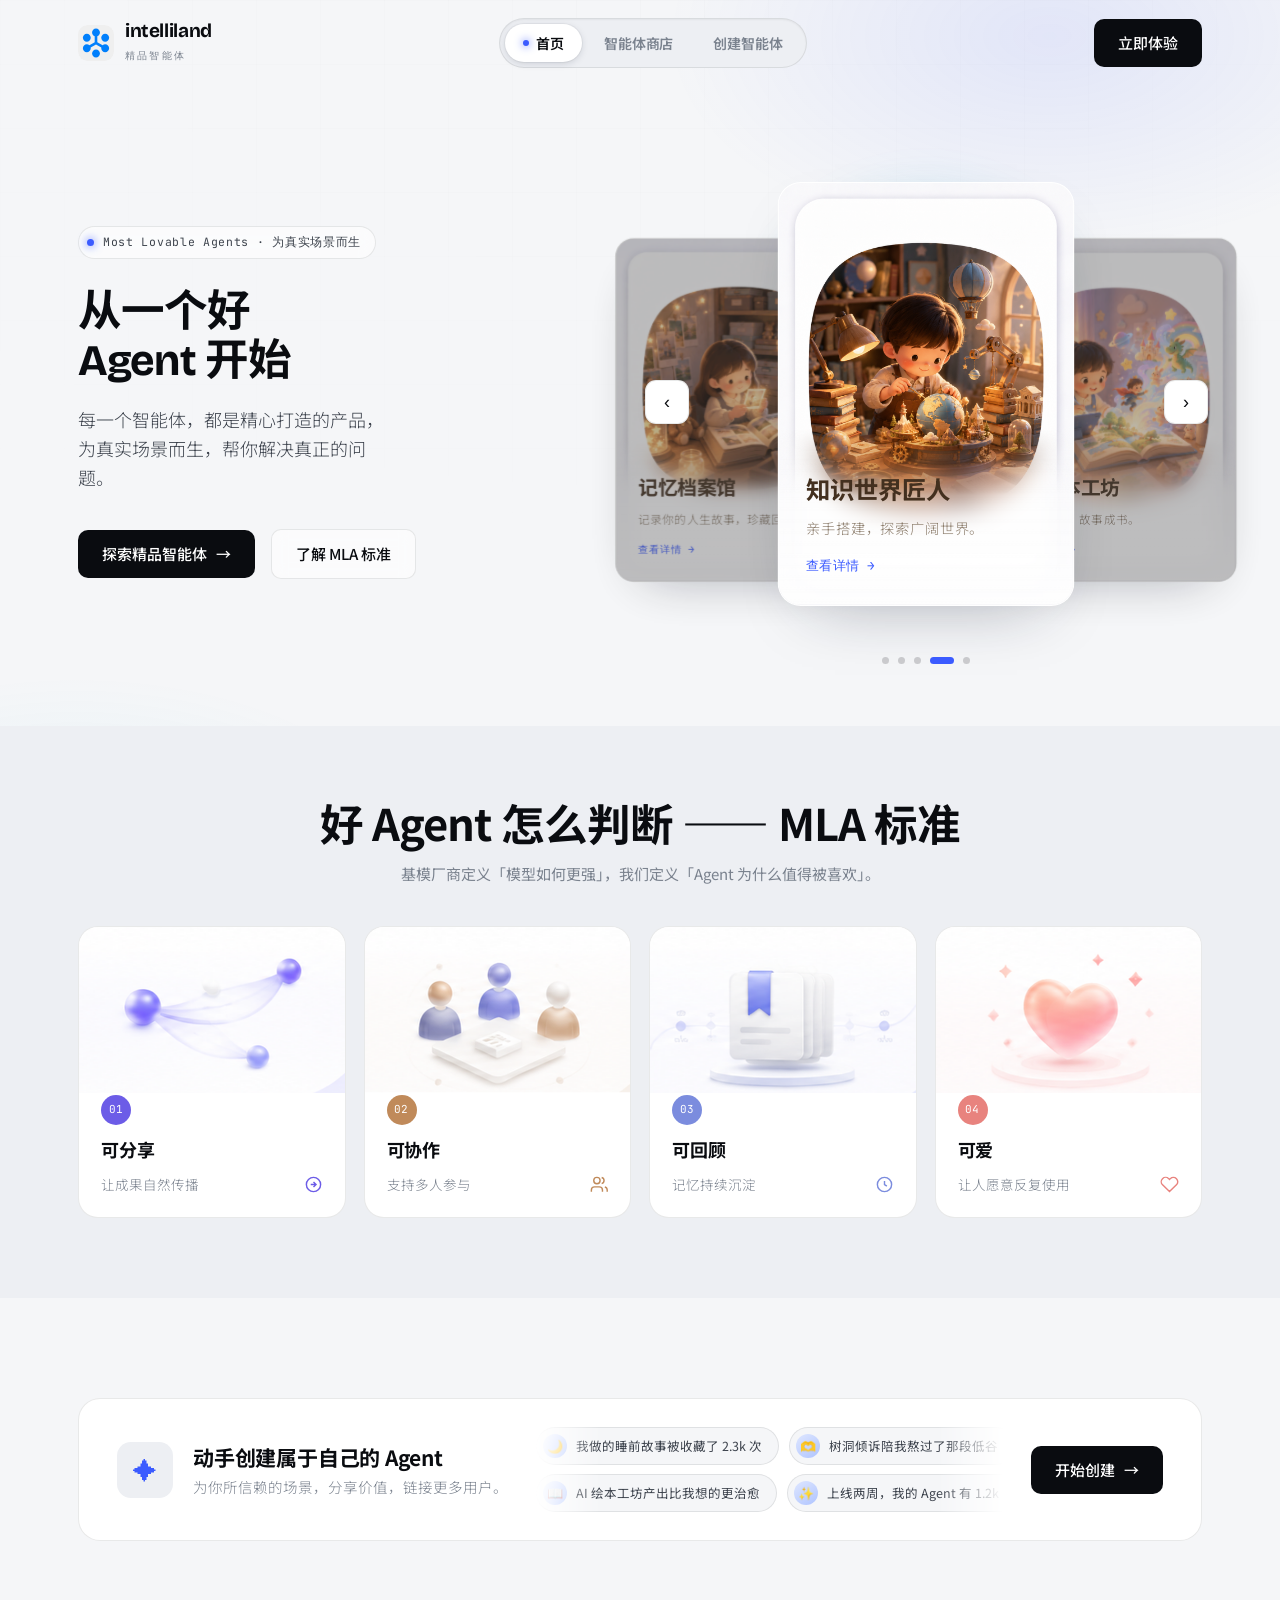
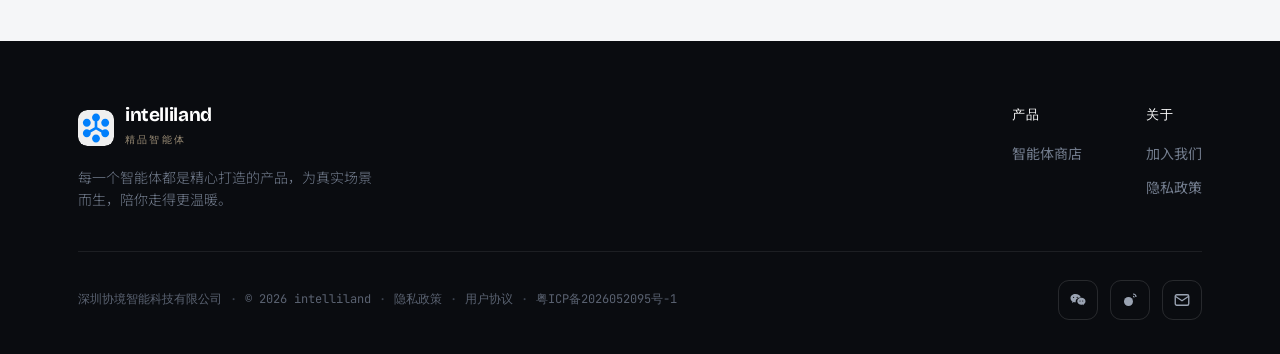
==== index.html @ 98897a58 "feat: MLA 四卡改为插画卡片设计，区块标题与 hero 统一 - 新增 assets/mla 四张 3D 插画，卡片改为插画+编号徽章+短句布局 - 每卡独立主题色（编号徽章与行尾图标），悬停" ====
<!DOCTYPE html>
<html lang="zh-CN">
<head>
<meta charset="UTF-8" />
<meta name="viewport" content="width=device-width, initial-scale=1.0" />
<title>intelliland · 精品智能体</title>
<meta name="description" content="intelliland 精品智能体 —— 每一个智能体都是精心打造的产品，为真实场景而生，陪你走得更温暖。" />
<link rel="preconnect" href="https://fonts.googleapis.com" />
<link rel="preconnect" href="https://fonts.gstatic.com" crossorigin />
<link href="https://fonts.googleapis.com/css2?family=Bricolage+Grotesque:opsz,wght@12..96,400;12..96,600;12..96,700;12..96,800&family=JetBrains+Mono:wght@400;500&family=Noto+Sans+SC:wght@300;400;500;700;900&display=swap" rel="stylesheet" />
<link rel="icon" href="assets/logo.svg" type="image/svg+xml" />
<link rel="stylesheet" href="styles.css" />
</head>
<body>

<div class="mobile-menu" id="mm">
  <button class="mm-close" onclick="toggleMenu()">×</button>
  <a href="index.html" onclick="toggleMenu()">首页</a>
  <a href="store.html" onclick="toggleMenu()">智能体商店</a>
  <a href="dev.html" onclick="toggleMenu()">创建智能体</a>
  <a href="https://www.wuyong.me/app" style="color:var(--accent)">立即体验 →</a>
</div>

<header id="hdr">
  <div class="wrap">
    <nav>
      <a class="brand" href="index.html">
        <span class="logo"></span>
        <span class="brand-txt"><b>intelliland</b><span>精品智能体</span></span>
      </a>
      <div class="navlinks">
        <a href="index.html" class="active">首页</a>
        <a href="store.html">智能体商店</a>
        <a href="dev.html">创建智能体</a>
      </div>
      <div class="nav-actions">
        <a class="btn btn-dark" href="https://www.wuyong.me/app">立即体验</a>
        <button class="menu-btn" onclick="toggleMenu()">☰</button>
      </div>
    </nav>
  </div>
</header>

<!-- ============ HERO ============ -->
<section class="hero">
  <div class="wrap hero-grid">
    <div>
      <span class="eyebrow reveal in"><span class="dot"></span>Most Lovable Agents · 为真实场景而生</span>
      <h1 class="reveal in" data-d="1">从一个好<br><span class="en">Agent</span> 开始</h1>
      <p class="lead reveal in" data-d="2">每一个智能体，都是精心打造的产品，为真实场景而生，帮你解决真正的问题。</p>
      <div class="hero-cta reveal in" data-d="3">
        <a class="btn btn-dark" href="store.html">探索精品智能体 <span class="arr">→</span></a>
        <a class="btn btn-ghost" href="#mla">了解 MLA 标准</a>
      </div>
    </div>

    <div class="stage">
      <div class="moon-amb"></div>
      <div class="track" id="track"></div>
      <button class="nav-btn nav-prev" onclick="move(-1)">‹</button>
      <button class="nav-btn nav-next" onclick="move(1)">›</button>
      <div class="dots" id="dots"></div>
    </div>
  </div>
</section>

<!-- ============ MLA ============ -->
<section class="band" id="mla" style="padding:72px 0 80px">
  <div class="wrap">
    <div class="sec-head reveal" style="margin-bottom:40px">
      <h2>好 Agent 怎么判断 —— MLA 标准</h2>
      <p class="sub">基模厂商定义「模型如何更强」，我们定义「Agent 为什么值得被喜欢」。</p>
    </div>
    <div class="mla">
      <div class="mla-card reveal" data-d="1" style="--c:#6C5CE7">
        <div class="mla-art"><img src="assets/mla/01-share.png" alt="可分享" loading="lazy"></div>
        <div class="mla-body">
          <span class="mla-num">01</span>
          <h3>可分享</h3>
          <div class="mla-line">
            <p>让成果自然传播</p>
            <svg viewBox="0 0 24 24" fill="none" stroke="currentColor" stroke-width="1.8"><circle cx="12" cy="12" r="9"/><path d="M8.5 12H15M12 8.8 15.2 12 12 15.2"/></svg>
          </div>
        </div>
      </div>
      <div class="mla-card reveal" data-d="2" style="--c:#C08A5A">
        <div class="mla-art"><img src="assets/mla/02-collab.png" alt="可协作" loading="lazy"></div>
        <div class="mla-body">
          <span class="mla-num">02</span>
          <h3>可协作</h3>
          <div class="mla-line">
            <p>支持多人参与</p>
            <svg viewBox="0 0 24 24" fill="none" stroke="currentColor" stroke-width="1.8"><path d="M17 21v-2a4 4 0 0 0-4-4H7a4 4 0 0 0-4 4v2"/><circle cx="10" cy="7" r="4"/><path d="M23 21v-2a4 4 0 0 0-3-3.87"/><path d="M16 3.13a4 4 0 0 1 0 7.75"/></svg>
          </div>
        </div>
      </div>
      <div class="mla-card reveal" data-d="3" style="--c:#7B8CDE">
        <div class="mla-art"><img src="assets/mla/03-memory.png" alt="可回顾" loading="lazy"></div>
        <div class="mla-body">
          <span class="mla-num">03</span>
          <h3>可回顾</h3>
          <div class="mla-line">
            <p>记忆持续沉淀</p>
            <svg viewBox="0 0 24 24" fill="none" stroke="currentColor" stroke-width="1.8"><circle cx="12" cy="12" r="9"/><path d="M12 7.5V12l3 2"/></svg>
          </div>
        </div>
      </div>
      <div class="mla-card reveal" data-d="4" style="--c:#E8837E">
        <div class="mla-art"><img src="assets/mla/04-lovable.png" alt="可爱" loading="lazy"></div>
        <div class="mla-body">
          <span class="mla-num">04</span>
          <h3>可爱</h3>
          <div class="mla-line">
            <p>让人愿意反复使用</p>
            <svg viewBox="0 0 24 24" fill="none" stroke="currentColor" stroke-width="1.8"><path d="M20.8 4.6a5.5 5.5 0 0 0-7.8 0L12 5.7l-1-1.1a5.5 5.5 0 0 0-7.8 7.8l1 1L12 21l7.8-7.6 1-1a5.5 5.5 0 0 0 0-7.8z"/></svg>
          </div>
        </div>
      </div>
    </div>
  </div>
</section>

<!-- ============ 创建 ============ -->
<section class="pad" id="about">
  <div class="wrap">
    <div class="create reveal">
      <div class="ci">
        <div class="spark">✦</div>
        <div>
          <h3>动手创建属于自己的 Agent</h3>
          <p>为你所信赖的场景，分享价值，链接更多用户。</p>
        </div>
      </div>
      <div class="create-stream" aria-hidden="true">
        <div class="cstream-row"><div class="ctrack" id="ctrackA"></div></div>
        <div class="cstream-row"><div class="ctrack rev" id="ctrackB"></div></div>
      </div>
      <a class="btn btn-dark" href="dev.html">开始创建 <span class="arr">→</span></a>
    </div>
  </div>
</section>

<div id="footer"></div>

<script src="data.js"></script>
<script>
/* 轮播：取 featured 智能体 */
const slides = AGENTS.filter(a => a.featured);
let cur = Math.min(1, slides.length - 1);
const track = document.getElementById('track');
const dots = document.getElementById('dots');
slides.forEach((a, i) => {
  const c = document.createElement('a');
  c.href = `agent.html?id=${a.id}`;
  if (a.img) {
    c.className = 'card-s has-img';
    c.innerHTML = `<img class="cs-bg" src="${a.img}" alt="${a.title}" loading="lazy">
      <div class="cs-inner">
        <div></div>
        <div><h3>${a.title}</h3><p>${a.subtitle}</p><div class="more">查看详情 →</div></div>
      </div>`;
  } else {
    c.className = 'card-s ' + a.scene;
    c.innerHTML = `${a.stars ? '<div class="deco-stars"></div>' : ''}${a.moon ? '<div class="orb"></div>' : ''}
      <div class="cs-inner">
        <div class="cs-ico">${a.icon}</div>
        <div><h3>${a.title}</h3><p>${a.subtitle}</p><div class="more">查看详情 →</div></div>
      </div>`;
  }
  track.appendChild(c);
  const d = document.createElement('span');
  d.onclick = (e) => { e.preventDefault(); cur = i; render(); };
  dots.appendChild(d);
});
const cards = [...track.children];
function render(){
  cards.forEach((c, i) => {
    let off = i - cur;
    if (off > 2) off -= slides.length;
    if (off < -2) off += slides.length;
    c.dataset.pos = Math.max(-2, Math.min(2, off));
  });
  [...dots.children].forEach((d, i) => d.className = i === cur ? 'on' : '');
}
function move(dir){ cur = (cur + dir + slides.length) % slides.length; render(); }
render();
let auto = setInterval(() => move(1), 4500);
const stage = track.parentElement;
stage.addEventListener('mouseenter', () => clearInterval(auto));
stage.addEventListener('mouseleave', () => auto = setInterval(() => move(1), 4500));

/* 创建横幅 · 悬浮评论弹幕 */
const REVIEWS = [
  { e:"🌙", t:"我做的睡前故事被收藏了 2.3k 次" },
  { e:"🫶", t:"树洞倾诉陪我熬过了那段低谷" },
  { e:"♟️", t:"海龟汤聚会全场都玩疯了" },
  { e:"🗂️", t:"把外婆的故事都存进了记忆档案馆" },
  { e:"✏️", t:"灵感写作帮我写完了第一本绘本" },
  { e:"⏰", t:"日程管家让我每天准时下班" },
  { e:"🐾", t:"虚拟宠物每天都在等我回家" },
  { e:"🌍", t:"孩子缠着我玩了一下午知识匠人" },
  { e:"✨", t:"上线两周，我的 Agent 有 1.2k 订阅" },
  { e:"📖", t:"AI 绘本工坊产出比我想的更治愈" },
];
const chip = r => `<span class="cchip"><i class="cav">${r.e}</i>${r.t}</span>`;
const half = REVIEWS.map(chip).join('');
const a1 = REVIEWS.slice().reverse().map(chip).join('');
const tA = document.getElementById('ctrackA');
const tB = document.getElementById('ctrackB');
if (tA && tB){ tA.innerHTML = half + half; tB.innerHTML = a1 + a1; }
</script>
<script src="footer.js"></script>
<script src="app.js"></script>
</body>
</html>
---- styles.css ----
:root{
  /* cool minimal tech palette */
  --bg:#F5F6F8;
  --bg-2:#EDEFF3;
  --paper:#FFFFFF;
  --ink:#0A0C10;
  --ink-2:#3C424C;
  --muted:#7A828E;
  --line:rgba(10,12,16,.09);
  --line-2:rgba(10,12,16,.05);
  /* single electric accent + cyan for glows */
  --accent:#3B5BFF;
  --accent-2:#19C7E6;
  --glow:#4d7cff;
  --glow-soft:#8fb4ff;
  --shadow:0 24px 60px -32px rgba(20,28,48,.40);
  --shadow-sm:0 8px 26px -16px rgba(20,28,48,.30);
  --r:16px;
  --r-lg:22px;
  --serif:"Bricolage Grotesque",sans-serif;
  --mono:"JetBrains Mono",ui-monospace,monospace;
  --sans:"Noto Sans SC","Bricolage Grotesque",-apple-system,sans-serif;
}
*{margin:0;padding:0;box-sizing:border-box}
html{scroll-behavior:smooth;overflow-x:hidden}
body{font-family:var(--sans);background:var(--bg);color:var(--ink);line-height:1.6;-webkit-font-smoothing:antialiased;overflow-x:hidden}
/* cool ambient glow + faint grid */
body::before{content:"";position:fixed;inset:0;z-index:0;pointer-events:none;
  background:
    radial-gradient(50% 40% at 82% 4%, rgba(59,91,255,.10), transparent 60%),
    radial-gradient(45% 35% at 6% 96%, rgba(25,199,230,.07), transparent 60%)}
body::after{content:"";position:fixed;inset:0;z-index:0;pointer-events:none;opacity:.5;
  background-image:linear-gradient(rgba(10,12,16,.022) 1px,transparent 1px),linear-gradient(90deg,rgba(10,12,16,.022) 1px,transparent 1px);
  background-size:64px 64px;mask-image:radial-gradient(120% 90% at 50% 0%,#000,transparent 80%)}
.wrap{max-width:1180px;margin:0 auto;padding:0 28px;position:relative;z-index:1}
a{color:inherit;text-decoration:none}
img{max-width:100%;display:block}
section{position:relative;z-index:1}
.band{background:var(--bg-2)}
.pad{padding:100px 0}

/* buttons */
.btn{font-family:var(--sans);font-weight:500;cursor:pointer;border:none;transition:.25s cubic-bezier(.2,.7,.2,1);display:inline-flex;align-items:center;gap:9px;white-space:nowrap}
.btn-dark{background:var(--ink);color:#fff;padding:12px 24px;border-radius:10px;font-size:15px}
.btn-dark:hover{transform:translateY(-2px);box-shadow:0 14px 30px -12px rgba(10,12,16,.5)}
.btn-ghost{background:rgba(255,255,255,.6);color:var(--ink);padding:12px 24px;border-radius:10px;border:1px solid var(--line);font-size:15px;backdrop-filter:blur(8px)}
.btn-ghost:hover{background:#fff;border-color:rgba(10,12,16,.18);transform:translateY(-2px)}
.btn-text{color:var(--ink-2);font-size:15px;font-weight:500;background:none;padding:6px 0}
.btn-text:hover{color:var(--accent)}
.btn .arr{transition:.25s}
.btn:hover .arr{transform:translateX(4px)}

/* nav */
header{position:sticky;top:0;z-index:50;transition:.4s}
header.scrolled{backdrop-filter:blur(16px) saturate(140%);background:rgba(245,246,248,.7);box-shadow:0 1px 0 var(--line)}
nav{display:flex;align-items:center;justify-content:space-between;padding:18px 0}
.brand{display:flex;align-items:center;gap:11px}
.logo{width:36px;height:36px;border-radius:9px;background:url("assets/logo.svg") center/cover no-repeat;flex:0 0 auto}
.brand-txt b{font-family:var(--serif);font-weight:700;font-size:19px;letter-spacing:-.02em;display:block;line-height:1}
.brand-txt span{font-family:var(--mono);font-size:10px;color:var(--muted);letter-spacing:.22em}
/* segmented pill nav — a clear, tappable section switcher */
.navlinks{display:inline-flex;align-items:center;gap:4px;background:var(--bg-2);border:1px solid var(--line);border-radius:100px;padding:5px;box-shadow:inset 0 1px 2px rgba(10,12,16,.05)}
.navlinks a{position:relative;display:inline-flex;align-items:center;gap:7px;padding:8px 18px;border-radius:100px;font-size:14px;font-weight:600;letter-spacing:-.01em;color:var(--muted);transition:color .25s,background .25s,box-shadow .3s cubic-bezier(.2,.7,.2,1),transform .2s}
.navlinks a:hover{color:var(--ink);background:rgba(255,255,255,.62)}
.navlinks a:active{transform:translateY(.5px)}
.navlinks a.active{color:var(--ink);background:var(--paper);box-shadow:0 2px 9px -2px rgba(20,28,48,.22),0 0 0 1px rgba(10,12,16,.04)}
.navlinks a.active::before{content:"";width:6px;height:6px;border-radius:50%;background:var(--accent);box-shadow:0 0 8px var(--accent);flex:0 0 auto;animation:pulse 2.4s infinite}
.nav-actions{display:flex;gap:12px;align-items:center}
.menu-btn{display:none}

/* section heads */
.sec-head{text-align:center;max-width:680px;margin:0 auto 56px}
.sec-head h2{font-size:clamp(30px,3.4vw,46px);font-weight:700;letter-spacing:-.02em;line-height:1.14}
.sec-head .sub{margin-top:14px;color:var(--muted);font-size:15px}
.eyebrow{display:inline-flex;align-items:center;gap:9px;margin-bottom:24px;background:rgba(255,255,255,.6);border:1px solid var(--line);padding:6px 14px 6px 8px;border-radius:100px;font-family:var(--mono);font-size:11.5px;letter-spacing:.06em;color:var(--ink-2);backdrop-filter:blur(8px)}
.eyebrow .dot{width:7px;height:7px;border-radius:50%;background:var(--accent);box-shadow:0 0 10px var(--accent);animation:pulse 2.4s infinite}
@keyframes pulse{0%,100%{opacity:1}50%{opacity:.35}}

/* ===== HERO (home) ===== */
.hero{padding:56px 0 64px}
.hero-grid{display:grid;grid-template-columns:1fr 1.05fr;gap:48px;align-items:start}
.hero-grid>div:first-child{padding-top:84px}
.hero h1{font-size:clamp(30px,3.4vw,46px);font-weight:700;line-height:1.14;letter-spacing:-.02em}
.hero h1 .en{font-family:var(--serif);font-weight:700}
.hero h1 .em{color:transparent;-webkit-text-stroke:1.6px var(--ink)}
.hero p.lead{margin-top:18px;font-size:18px;color:var(--ink-2);max-width:32ch;font-weight:300}
.hero-cta{margin-top:38px;display:flex;align-items:center;gap:16px;flex-wrap:wrap}

/* carousel */
.stage{position:relative;height:520px;align-self:center}
.moon-amb{position:absolute;inset:-12% 0 0 0;background:radial-gradient(closest-side, rgba(77,124,255,.40), rgba(25,199,230,.10) 55%, transparent 72%);filter:blur(14px);z-index:0;animation:breathe 7s ease-in-out infinite}
@keyframes breathe{0%,100%{transform:scale(1);opacity:.8}50%{transform:scale(1.08);opacity:1}}
.track{position:relative;height:100%;z-index:1}
.card-s{position:absolute;top:50%;left:50%;width:280px;height:400px;border-radius:var(--r-lg);overflow:hidden;transform:translate(-50%,-50%);transition:transform .7s cubic-bezier(.4,.05,.2,1),opacity .7s,filter .7s;box-shadow:var(--shadow);color:#fff;cursor:pointer;border:1px solid rgba(255,255,255,.07)}
.card-s .cs-inner{position:absolute;inset:0;padding:26px;display:flex;flex-direction:column;justify-content:space-between;z-index:2}
.card-s .cs-ico{width:44px;height:44px;border-radius:12px;background:rgba(255,255,255,.12);backdrop-filter:blur(6px);border:1px solid rgba(255,255,255,.14);display:grid;place-items:center;font-size:21px}
.card-s h3{font-size:23px;font-weight:700;letter-spacing:-.02em}
.card-s p{font-size:13.5px;opacity:.78;margin-top:8px;font-weight:300}
.card-s .more{margin-top:16px;font-family:var(--mono);font-size:12px;letter-spacing:.04em;display:inline-flex;gap:6px;align-items:center}
.card-s::after{content:"";position:absolute;inset:0;background:linear-gradient(to top,rgba(6,9,16,.88),rgba(6,9,16,.04) 56%,rgba(6,9,16,.30))}
/* illustration cards (white, image fills 7:10 card, title overlays bottom white area) */
.card-s.has-img{background:#fff;color:var(--ink)}
.card-s.has-img::after{display:block;content:"";position:absolute;left:0;right:0;top:auto;bottom:0;height:42%;z-index:1;pointer-events:none;-webkit-backdrop-filter:blur(12px);backdrop-filter:blur(12px);background:linear-gradient(to top,rgba(255,255,255,.85),rgba(255,255,255,.5) 55%,rgba(255,255,255,0));-webkit-mask-image:linear-gradient(to top,#000 62%,transparent);mask-image:linear-gradient(to top,#000 62%,transparent)}
.card-s .cs-bg{position:absolute;inset:0;width:100%;height:100%;object-fit:cover;z-index:0}
.card-s.has-img .cs-inner{background:none}
.card-s.has-img h3{color:#43301f}
.card-s.has-img p{color:#8c7d6c;opacity:1}
.card-s.has-img .more{color:var(--accent)}
.deco-stars{position:absolute;inset:0;background-image:radial-gradient(1px 1px at 20% 18%,#cfe0ff,transparent),radial-gradient(1px 1px at 70% 24%,#bfe9ff,transparent),radial-gradient(1.5px 1.5px at 45% 12%,#fff,transparent),radial-gradient(1px 1px at 84% 40%,#dce8ff,transparent);opacity:.7}
.orb{position:absolute;left:50%;top:60%;transform:translateX(-50%);width:120px;height:120px;border-radius:50%;background:radial-gradient(circle at 38% 34%,#f2f8ff,#8fb4ff 42%,#3b5bff 74%,#1f37c0);box-shadow:0 0 64px 14px rgba(77,124,255,.55);z-index:1}
/* scenes — cool slate / blue / teal / violet variants */
.scene-night{background:radial-gradient(120% 80% at 50% 72%,#1b2740,#070a12)}
.scene-game{background:radial-gradient(120% 90% at 50% 30%,#1f2c46,#080b14)}
.scene-mem{background:radial-gradient(120% 90% at 60% 40%,#22293b,#080a11)}
.scene-pet{background:radial-gradient(120% 90% at 50% 40%,#15303a,#070d12)}
.scene-tree{background:radial-gradient(120% 90% at 50% 50%,#17323a,#070d10)}
.scene-warm{background:radial-gradient(120% 90% at 40% 40%,#26243f,#0a0912)}
.scene-leaf{background:radial-gradient(120% 90% at 55% 45%,#14313a,#070d11)}
.scene-ink{background:radial-gradient(120% 90% at 50% 40%,#1d2740,#080b13)}
.card-s[data-pos="-2"]{transform:translate(-150%,-50%) scale(.78);opacity:0;filter:brightness(.6)}
.card-s[data-pos="-1"]{transform:translate(-118%,-48%) scale(.86);opacity:.9;filter:brightness(.72)}
.card-s[data-pos="0"]{transform:translate(-50%,-52%) scale(1.06);opacity:1;z-index:5}
.card-s[data-pos="1"]{transform:translate(18%,-48%) scale(.86);opacity:.9;filter:brightness(.72)}
.card-s[data-pos="2"]{transform:translate(50%,-50%) scale(.78);opacity:0;filter:brightness(.6)}
.nav-btn{position:absolute;top:50%;transform:translateY(-50%);width:44px;height:44px;border-radius:11px;background:var(--paper);border:1px solid var(--line);display:grid;place-items:center;cursor:pointer;z-index:10;box-shadow:var(--shadow-sm);transition:.25s;font-size:18px;color:var(--ink)}
.nav-btn:hover{border-color:var(--accent);color:var(--accent);transform:translateY(-50%) scale(1.06)}
.nav-prev{left:-6px}.nav-next{right:-6px}
.dots{position:absolute;bottom:-2px;left:50%;transform:translateX(-50%);display:flex;gap:9px;z-index:10}
.dots span{width:7px;height:7px;border-radius:50%;background:rgba(10,12,16,.18);cursor:pointer;transition:.3s}
.dots span.on{width:24px;border-radius:4px;background:var(--accent)}

/* MLA */
.mla{display:grid;grid-template-columns:repeat(4,1fr);gap:18px}
.mla-card{background:var(--paper);border:1px solid var(--line);border-radius:20px;overflow:hidden;display:flex;flex-direction:column;transition:.35s}
.mla-card:hover{transform:translateY(-5px);box-shadow:var(--shadow);border-color:rgba(59,91,255,.22)}
.mla-art{overflow:hidden}
.mla-art img{display:block;width:100%;height:auto;transition:transform .5s cubic-bezier(.16,1,.3,1)}
.mla-card:hover .mla-art img{transform:scale(1.045)}
.mla-body{padding:2px 22px 22px;display:flex;flex-direction:column;gap:10px}
.mla-num{width:30px;height:30px;border-radius:50%;background:var(--c,var(--accent));color:#fff;display:grid;place-items:center;font-family:var(--mono);font-size:11px;letter-spacing:.02em}
.mla-card h3{font-size:18px;font-weight:700;letter-spacing:-.01em}
.mla-line{display:flex;align-items:center;justify-content:space-between;gap:10px}
.mla-line p{font-size:13.5px;color:var(--muted);font-weight:300}
.mla-line svg{width:19px;height:19px;flex:0 0 auto;color:var(--c,var(--accent))}
@media(max-width:1080px){.mla{grid-template-columns:repeat(2,1fr)}}

/* categories */
.cats{display:grid;grid-template-columns:repeat(8,1fr);gap:13px}
.cat{background:var(--paper);border:1px solid var(--line);border-radius:14px;padding:22px 10px;text-align:center;cursor:pointer;transition:.3s}
.cat:hover{transform:translateY(-5px);box-shadow:var(--shadow-sm);border-color:rgba(59,91,255,.3)}
.cat.active{background:var(--ink);color:#fff;border-color:var(--ink)}
.cat.active span{color:#fff}
.cat .emo{font-size:28px;line-height:1;width:80px;height:80px;margin:0 auto;border-radius:20px;overflow:hidden;display:grid;place-items:center}
.cat .emo img{width:100%;height:100%;object-fit:cover;transform:scale(1.14);transition:transform .3s}
.cat:hover .emo img{transform:scale(1.2)}
.cat span{display:block;margin-top:12px;font-size:14px;font-weight:500}

/* create banner */
.create{position:relative;background:var(--paper);border:1px solid var(--line);border-radius:var(--r-lg);padding:28px 38px;display:flex;align-items:center;gap:28px;overflow:hidden}
.create .ci{display:flex;gap:20px;align-items:center;flex:0 0 auto;z-index:2}
.create .ci .spark{width:56px;height:56px;border-radius:14px;background:var(--bg-2);display:grid;place-items:center;flex:0 0 auto;font-size:24px;color:var(--accent)}
.create h3{font-size:21px;font-weight:700;letter-spacing:-.01em}
.create p{color:var(--muted);font-size:14.5px;font-weight:300}
.create .btn-dark{flex:0 0 auto;z-index:2}
/* floating review stream */
.create-stream{flex:1 1 auto;min-width:0;display:flex;flex-direction:column;gap:9px;justify-content:center;
  -webkit-mask-image:linear-gradient(90deg,transparent,#000 14%,#000 86%,transparent);
  mask-image:linear-gradient(90deg,transparent,#000 14%,#000 86%,transparent)}
.cstream-row{overflow:hidden}
.ctrack{display:flex;gap:10px;width:max-content;will-change:transform;animation:marq 42s linear infinite}
.ctrack.rev{animation-duration:52s;animation-direction:reverse}
.create:hover .ctrack{animation-play-state:paused}
@keyframes marq{from{transform:translateX(0)}to{transform:translateX(-50%)}}
.cchip{display:inline-flex;align-items:center;gap:9px;white-space:nowrap;background:var(--bg);border:1px solid var(--line);border-radius:100px;padding:6px 16px 6px 6px;font-size:12.5px;color:var(--ink-2);font-weight:400}
.cchip .cav{width:24px;height:24px;border-radius:50%;background:linear-gradient(145deg,#dfe7ff,#afc4ff);display:grid;place-items:center;font-size:13px;flex:0 0 auto;font-style:normal}
@media(prefers-reduced-motion:reduce){.ctrack{animation:none}}

/* big cta — sleek dark panel */
.bigcta{position:relative;border-radius:var(--r-lg);overflow:hidden;padding:84px 56px;background:linear-gradient(120deg,#10131b 0%,#0a0c10 60%);box-shadow:var(--shadow);border:1px solid rgba(255,255,255,.06)}
.bigcta::before{content:"";position:absolute;inset:0;background-image:linear-gradient(rgba(255,255,255,.03) 1px,transparent 1px),linear-gradient(90deg,rgba(255,255,255,.03) 1px,transparent 1px);background-size:48px 48px;mask-image:radial-gradient(80% 80% at 80% 10%,#000,transparent 70%)}
.bigcta .glow{position:absolute;right:5%;top:50%;transform:translateY(-50%);width:300px;height:300px;background:url("assets/home/intelligent_agent_universe1.png") center/contain no-repeat;animation:float 6s ease-in-out infinite}
@keyframes float{0%,100%{transform:translateY(-50%)}50%{transform:translateY(-54%)}}
.bigcta h2{position:relative;color:#fff;font-size:clamp(30px,4.4vw,50px);font-weight:800;letter-spacing:-.03em;max-width:15ch;line-height:1.08}
.bigcta p{position:relative;margin:18px 0 32px;font-size:17px;color:#aab3c4;font-weight:300;max-width:36ch}
.bigcta .btn-dark{position:relative;background:#fff;color:var(--ink)}
.bigcta .btn-dark:hover{box-shadow:0 14px 36px -12px rgba(59,91,255,.7)}

/* ===== STORE ===== */
.store-hero{padding:56px 0 20px;position:relative}
.store-hero .wrap:not(.dev-hero){min-height:430px;display:flex;flex-direction:column;justify-content:flex-start;align-items:flex-start;padding-top:84px}
.store-hero h1{font-size:clamp(30px,3.4vw,46px);font-weight:700;letter-spacing:-.02em;line-height:1.14}
.store-hero p{margin-top:18px;font-size:18px;color:var(--ink-2);font-weight:300}
.search{margin-top:30px;width:100%;max-width:460px;display:flex;align-items:center;gap:12px;background:var(--paper);border:1px solid var(--line);border-radius:12px;padding:14px 20px;box-shadow:var(--shadow-sm);transition:.25s}
.search:focus-within{border-color:var(--accent);box-shadow:0 0 0 4px rgba(59,91,255,.12)}
.search svg{flex:0 0 auto;color:var(--muted)}
.search input{border:none;background:none;outline:none;font-family:var(--sans);font-size:15px;width:100%;color:var(--ink)}
.store-orb{position:absolute;right:4%;top:108px;width:300px;height:300px;background:url("assets/home/intelligent_agent_universe1.png") center/contain no-repeat;z-index:0}
.row-head{display:flex;align-items:baseline;justify-content:space-between;margin-bottom:28px;gap:16px;flex-wrap:wrap}
.row-head h2{font-size:clamp(24px,3vw,34px);font-weight:800;letter-spacing:-.03em}
.row-head .row-sub{color:var(--muted);font-size:14px;margin-top:5px;font-weight:300}
.grid-agents{display:grid;grid-template-columns:repeat(4,1fr);gap:18px}
.acard{position:relative;height:320px;border-radius:var(--r-lg);overflow:hidden;color:#fff;cursor:pointer;box-shadow:var(--shadow);display:flex;flex-direction:column;justify-content:flex-end;padding:24px;transition:.35s;border:1px solid rgba(255,255,255,.06)}
.acard::after{content:"";position:absolute;inset:0;background:linear-gradient(to top,rgba(6,9,16,.9),rgba(6,9,16,.04) 60%,rgba(6,9,16,.28))}
.acard>*{position:relative;z-index:2}
.acard:hover{transform:translateY(-7px)}
.acard .rank{position:absolute;top:16px;left:16px;background:var(--accent);color:#fff;font-family:var(--mono);font-weight:500;font-size:11px;letter-spacing:.04em;padding:5px 11px;border-radius:7px;z-index:3}
.acard .a-ico{position:absolute;top:16px;right:16px;width:40px;height:40px;border-radius:11px;background:rgba(255,255,255,.12);backdrop-filter:blur(6px);border:1px solid rgba(255,255,255,.14);display:grid;place-items:center;font-size:19px;z-index:3}
.acard h3{font-size:20px;font-weight:700;letter-spacing:-.01em}
.acard p{font-size:13px;opacity:.8;margin:6px 0 12px;font-weight:300}
.acard .more{font-family:var(--mono);font-size:12px;letter-spacing:.04em;display:inline-flex;gap:6px;align-items:center}
.acard .orb-sm{position:absolute;left:50%;top:44%;transform:translateX(-50%);width:84px;height:84px;border-radius:50%;background:radial-gradient(circle at 40% 34%,#eef4ff,#8fb4ff 44%,#3b5bff 76%);box-shadow:0 0 44px 8px rgba(59,91,255,.45);z-index:1}
/* illustration agent cards — airy white "book": full art, slim spine + page edge, asymmetric corners */
.acard.has-img{background:#fff;color:var(--ink);border:1px solid var(--line);border-radius:5px 16px 16px 5px}
.acard .a-bg{position:absolute;inset:0;width:100%;height:100%;object-fit:cover;z-index:0}
/* spine (left) + page edge (right) drawn over the art — kept whisper-subtle so it stays elegant */
.acard.has-img::before{content:"";position:absolute;inset:0;z-index:2;pointer-events:none;border-radius:inherit;
  background:
    linear-gradient(to top,#fff 0%,rgba(255,255,255,.92) 14%,rgba(255,255,255,0) 32%),
    linear-gradient(to right,rgba(28,20,12,.16),rgba(28,20,12,.04) 3.5%,transparent 7%),
    linear-gradient(to right,rgba(255,255,255,.5),transparent 1.6%),
    linear-gradient(to left,rgba(28,20,12,.10),rgba(28,20,12,.02) 2%,transparent 4%)}
/* blur only the bottom title band; illustration above stays sharp (copied from .card-s) */
.acard.has-img::after{display:block;content:"";top:auto;bottom:0;left:0;right:0;height:44%;z-index:1;-webkit-backdrop-filter:blur(12px);backdrop-filter:blur(12px);background:linear-gradient(to top,rgba(255,255,255,.88),rgba(255,255,255,.55) 55%,rgba(255,255,255,0));-webkit-mask-image:linear-gradient(to top,#000 62%,transparent);mask-image:linear-gradient(to top,#000 62%,transparent)}
.acard.has-img h3{color:#43301f}
.acard.has-img p{color:#8c7d6c;opacity:1}
.acard.has-img .more{color:var(--accent)}
.acard.has-img .rank{left:18px}
.acard.has-img .a-ico{background:rgba(255,255,255,.72);border-color:var(--line);color:var(--ink)}
.empty{grid-column:1/-1;text-align:center;color:var(--muted);padding:60px 0}

/* help cards */
.help{display:grid;grid-template-columns:repeat(3,1fr);gap:18px}
.help-card{background:var(--paper);border:1px solid var(--line);border-radius:var(--r);padding:30px;transition:.35s;cursor:pointer}
.help-card:hover{transform:translateY(-5px);box-shadow:var(--shadow);border-color:rgba(59,91,255,.25)}
.help-card .h-ico{width:50px;height:50px;border-radius:13px;background:var(--bg-2);display:grid;place-items:center;font-size:21px;margin-bottom:18px;color:var(--accent)}
.help-card h3{font-size:18px;font-weight:700;margin-bottom:6px;letter-spacing:-.01em}
.help-card p{font-size:14px;color:var(--muted);font-weight:300;margin-bottom:16px}
.help-card .more{font-family:var(--mono);font-size:12.5px;letter-spacing:.03em;color:var(--accent);display:inline-flex;gap:6px;align-items:center}

/* ===== DETAIL ===== */
.back{display:inline-flex;align-items:center;gap:8px;color:var(--muted);font-family:var(--mono);font-size:13px;margin:32px 0 24px;transition:.25s}
.back:hover{color:var(--accent);gap:11px}
.detail-hero{display:grid;grid-template-columns:1fr 1.1fr;gap:52px;align-items:center;padding-bottom:30px}
.d-badge{width:56px;height:56px;border-radius:14px;background:var(--ink);display:grid;place-items:center;font-size:25px;margin-bottom:24px}
.detail-hero h1{font-size:clamp(40px,5.4vw,68px);font-weight:800;letter-spacing:-.02em;line-height:1.12}
.detail-hero .d-sub{font-size:20px;color:var(--ink-2);margin-top:16px;font-weight:400}
.detail-hero .d-desc{font-size:16px;color:var(--muted);margin-top:18px;font-weight:300;max-width:42ch}
.detail-hero .d-cta{margin-top:34px;display:flex;gap:14px;flex-wrap:wrap}
.d-scene{height:440px;border-radius:var(--r-lg);overflow:hidden;position:relative;box-shadow:var(--shadow);border:1px solid rgba(255,255,255,.06)}
.d-scene::after{content:"";position:absolute;inset:0;background:linear-gradient(to top,rgba(6,9,16,.3),transparent 50%)}
.d-scene .deco-stars{opacity:.7;z-index:1}
.d-scene .orb{width:180px;height:180px;top:50%;transform:translate(-50%,-50%)}

/* feature strip */
.feat-strip{background:var(--paper);border:1px solid var(--line);border-radius:var(--r-lg);padding:34px 16px;display:grid;grid-template-columns:repeat(3,1fr);box-shadow:var(--shadow-sm)}
.feat{display:flex;gap:18px;padding:6px 26px;position:relative}
.feat+.feat::before{content:"";position:absolute;left:0;top:6px;bottom:6px;width:1px;background:var(--line)}
.feat .f-ico{width:48px;height:48px;border-radius:12px;background:var(--bg-2);display:grid;place-items:center;flex:0 0 auto;color:var(--accent)}
.feat h3{font-size:17px;font-weight:700;margin-bottom:4px;letter-spacing:-.01em}
.feat p{font-size:13.5px;color:var(--muted);font-weight:300}

/* scenarios */
.scen-grid{display:grid;grid-template-columns:repeat(3,1fr);gap:20px}
.scen{background:var(--paper);border:1px solid var(--line);border-radius:var(--r);overflow:hidden;transition:.35s}
.scen:hover{transform:translateY(-5px);box-shadow:var(--shadow);border-color:rgba(59,91,255,.22)}
.scen .scen-img{height:168px;position:relative;overflow:hidden}
.scen .scen-img .orb{width:78px;height:78px;top:54%}
.scen .scen-img .deco-stars{opacity:.6}
.scen .scen-tx{padding:22px 24px}
.scen h3{font-size:18px;font-weight:700;margin-bottom:6px;letter-spacing:-.01em}
.scen p{font-size:14px;color:var(--muted);font-weight:300}

/* why */
.why-grid{display:grid;grid-template-columns:repeat(3,1fr);gap:20px}
.why-card{background:var(--paper);border:1px solid var(--line);border-radius:var(--r);padding:30px;transition:.35s}
.why-card:hover{transform:translateY(-4px);box-shadow:var(--shadow-sm);border-color:rgba(59,91,255,.2)}
.why-card h3{font-size:18px;font-weight:700;margin-bottom:8px;letter-spacing:-.01em}
.why-card>p{font-size:14px;color:var(--muted);font-weight:300}
.why-extra{margin-top:18px;background:var(--bg);border:1px solid var(--line);border-radius:12px;padding:14px 16px;font-size:13px}
.chip{display:flex;align-items:center;gap:12px}
.chip .av{width:36px;height:36px;border-radius:10px;background:radial-gradient(circle at 40% 34%,#8fb4ff,#3b5bff);flex:0 0 auto}
.chip b{font-weight:700;font-size:14px}
.chip small{color:var(--muted);display:block;font-weight:300}
.chip .ok{margin-left:auto;width:22px;height:22px;border-radius:50%;background:var(--accent);color:#fff;display:grid;place-items:center;font-size:12px}
.opt{display:flex;align-items:center;gap:10px;padding:8px 0;color:var(--ink-2)}
.opt+.opt{border-top:1px solid var(--line)}
.opt.sel{font-weight:600;color:var(--ink)}
.opt .tick{margin-left:auto;color:var(--accent)}
.msg{display:flex;gap:10px;align-items:flex-start;padding:7px 0}
.msg .mi{width:26px;height:26px;border-radius:8px;background:var(--bg-2);display:grid;place-items:center;font-size:13px;flex:0 0 auto}
.msg small{color:var(--muted);font-weight:300}

/* mla strip (subtle) */
.mla-strip{background:var(--paper);border:1px solid var(--line);border-radius:var(--r-lg);padding:26px 16px;display:grid;grid-template-columns:repeat(3,1fr)}

/* footer */
footer{background:var(--ink);color:#9aa3b2;padding:64px 0 34px;position:relative;z-index:1}
.f-top{display:flex;justify-content:space-between;gap:40px;flex-wrap:wrap;padding-bottom:40px;border-bottom:1px solid rgba(255,255,255,.08)}
.f-brand{max-width:300px}
.f-brand .brand-txt b{color:#fff}
.f-brand p{margin-top:16px;font-size:14px;color:#737d8e;font-weight:300}
.f-cols{display:flex;gap:64px;flex-wrap:wrap}
.f-col h4{color:#fff;font-size:13px;margin-bottom:16px;font-weight:500;font-family:var(--mono);letter-spacing:.08em;text-transform:uppercase}
.f-col a{display:block;font-size:14px;color:#737d8e;margin-bottom:11px;transition:.25s}
.f-col a:hover{color:var(--glow-soft);transform:translateX(3px)}
.f-bottom{display:flex;justify-content:space-between;align-items:center;padding-top:28px;flex-wrap:wrap;gap:16px}
.f-bottom p{font-family:var(--mono);font-size:12px;color:#5a6271}
.f-legal{display:inline-flex;flex-wrap:wrap;align-items:center;gap:8px}
.f-legal a{color:#5a6271;transition:.25s}
.f-legal a:hover{color:#9aa3b2}
.f-legal .sep{color:#3a414e}
.socials{display:flex;gap:12px}
.socials a{width:40px;height:40px;border-radius:11px;border:1px solid rgba(255,255,255,.12);display:grid;place-items:center;transition:.3s;color:#9aa3b2}
.socials a:hover{background:var(--accent);color:#fff;border-color:var(--accent);transform:translateY(-3px)}

/* reveal */
.reveal{opacity:0;transform:translateY(26px);transition:.7s cubic-bezier(.2,.7,.2,1)}
.reveal.in{opacity:1;transform:none}
.reveal[data-d="1"]{transition-delay:.07s}
.reveal[data-d="2"]{transition-delay:.14s}
.reveal[data-d="3"]{transition-delay:.21s}
.reveal[data-d="4"]{transition-delay:.28s}

/* mobile menu */
.mobile-menu{position:fixed;inset:0;z-index:100;background:var(--bg);transform:translateY(-100%);transition:.5s cubic-bezier(.7,0,.3,1);display:flex;flex-direction:column;padding:90px 28px;gap:8px}
.mobile-menu.open{transform:none}
.mobile-menu a{font-size:27px;font-weight:700;letter-spacing:-.02em;padding:14px 0;border-bottom:1px solid var(--line)}
.mm-close{position:absolute;top:24px;right:24px;font-size:30px;cursor:pointer;background:none;border:none}

/* responsive */
@media(max-width:980px){
  .navlinks,.nav-actions .btn-dark{display:none}
  .menu-btn{display:grid;place-items:center;width:44px;height:44px;border-radius:11px;border:1px solid var(--line);background:rgba(255,255,255,.6);cursor:pointer}
  .hero-grid,.detail-hero{grid-template-columns:1fr;gap:28px}
  .hero-grid>div:first-child{padding-top:0}
  .store-hero .wrap:not(.dev-hero){min-height:0;padding-top:12px}
  .stage{height:440px;order:-1;overflow:hidden}
  .d-scene{height:300px;order:-1}
  .mla,.help,.scen-grid,.why-grid{grid-template-columns:1fr}
  .grid-agents{grid-template-columns:repeat(2,1fr)}
  .cats{grid-template-columns:repeat(4,1fr)}
  .feat-strip,.mla-strip{grid-template-columns:1fr;gap:8px}
  .feat+.feat::before{display:none}
  .pad{padding:68px 0}
  .bigcta{padding:56px 30px}
  .bigcta .glow{opacity:.5;right:-10%}
  .store-orb{opacity:.4}
  .create{flex-wrap:wrap;gap:22px}
  .create-stream{display:none}
}
@media(max-width:560px){
  .wrap{padding:0 18px}
  .cats,.grid-agents{grid-template-columns:repeat(2,1fr)}
  .create{flex-direction:column;align-items:flex-start}
  .nav-prev{left:6px}.nav-next{right:6px}
}
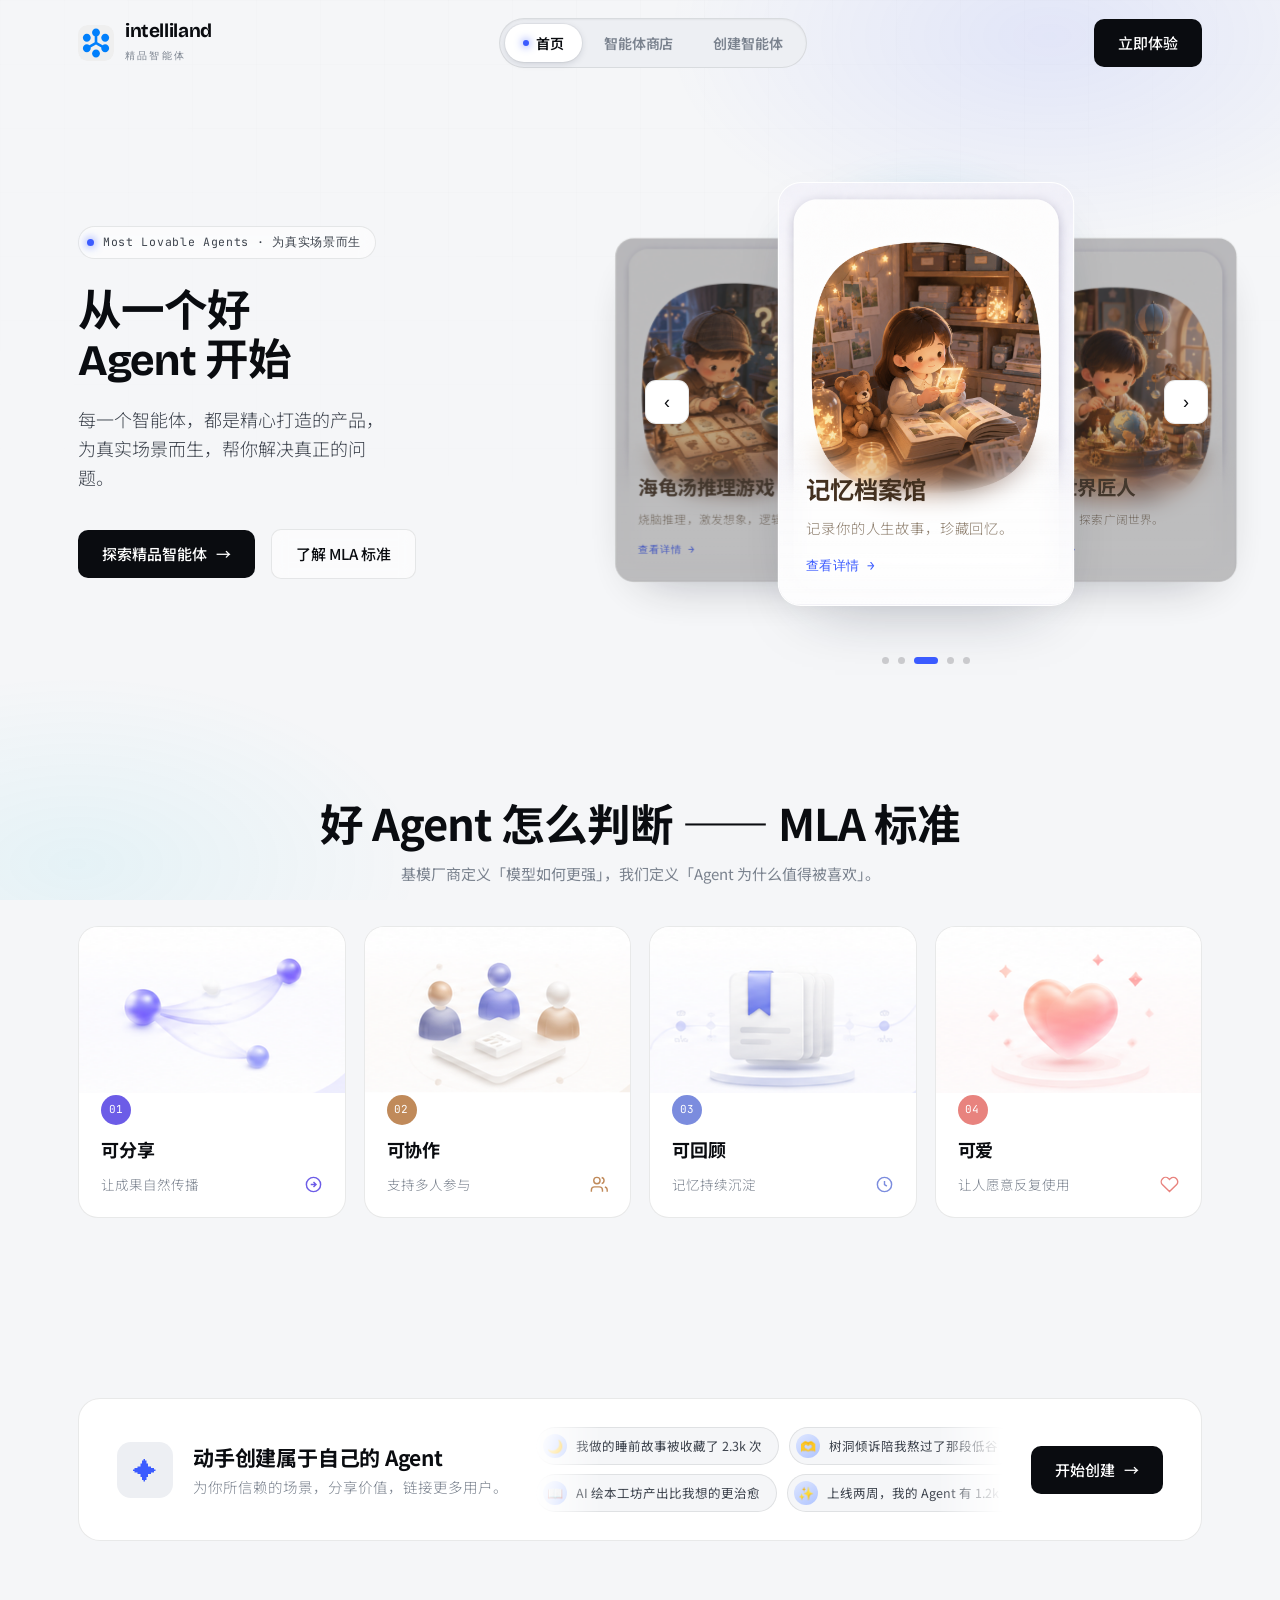
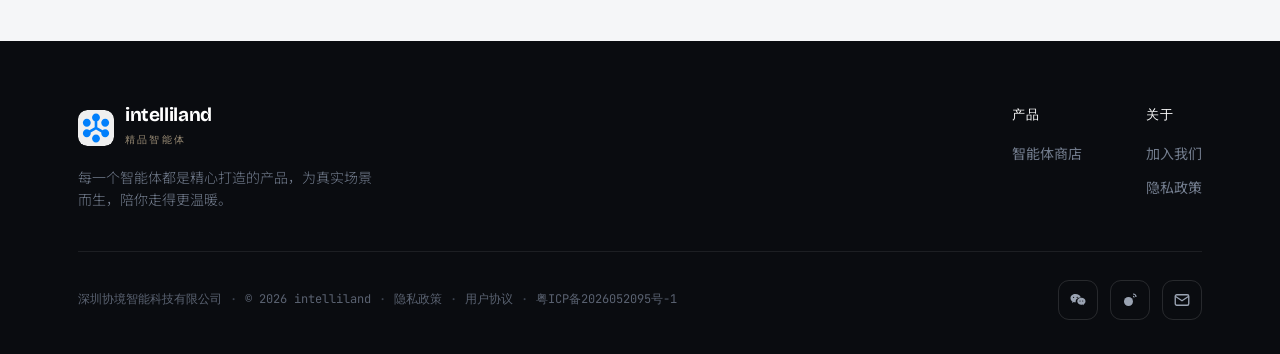
==== commit cfdc645f: "style: 首页去除 MLA 灰底间隔色，移动端四卡改 2x2 紧凑布局 Co-Authored-By: Claude Fable 5 <noreply@anthropic.com>" ====
--- a/index.html
+++ b/index.html
@@ -65,7 +65,7 @@
 </section>
 
 <!-- ============ MLA ============ -->
-<section class="band" id="mla" style="padding:72px 0 80px">
+<section id="mla">
   <div class="wrap">
     <div class="sec-head reveal" style="margin-bottom:40px">
       <h2>好 Agent 怎么判断 —— MLA 标准</h2>
--- a/styles.css
+++ b/styles.css
@@ -130,6 +130,7 @@
 .dots span.on{width:24px;border-radius:4px;background:var(--accent)}
 
 /* MLA */
+#mla{padding:72px 0 80px}
 .mla{display:grid;grid-template-columns:repeat(4,1fr);gap:18px}
 .mla-card{background:var(--paper);border:1px solid var(--line);border-radius:20px;overflow:hidden;display:flex;flex-direction:column;transition:.35s}
 .mla-card:hover{transform:translateY(-5px);box-shadow:var(--shadow);border-color:rgba(59,91,255,.22)}
@@ -336,7 +337,15 @@
   .store-hero .wrap:not(.dev-hero){min-height:0;padding-top:12px}
   .stage{height:440px;order:-1;overflow:hidden}
   .d-scene{height:300px;order:-1}
-  .mla,.help,.scen-grid,.why-grid{grid-template-columns:1fr}
+  .help,.scen-grid,.why-grid{grid-template-columns:1fr}
+  #mla{padding:48px 0 56px}
+  .mla{grid-template-columns:repeat(2,1fr);gap:12px}
+  .mla-card{border-radius:16px}
+  .mla-body{padding:0 14px 14px;gap:6px}
+  .mla-num{width:24px;height:24px;font-size:10px}
+  .mla-card h3{font-size:15px}
+  .mla-line p{font-size:12px}
+  .mla-line svg{width:16px;height:16px}
   .grid-agents{grid-template-columns:repeat(2,1fr)}
   .cats{grid-template-columns:repeat(4,1fr)}
   .feat-strip,.mla-strip{grid-template-columns:1fr;gap:8px}
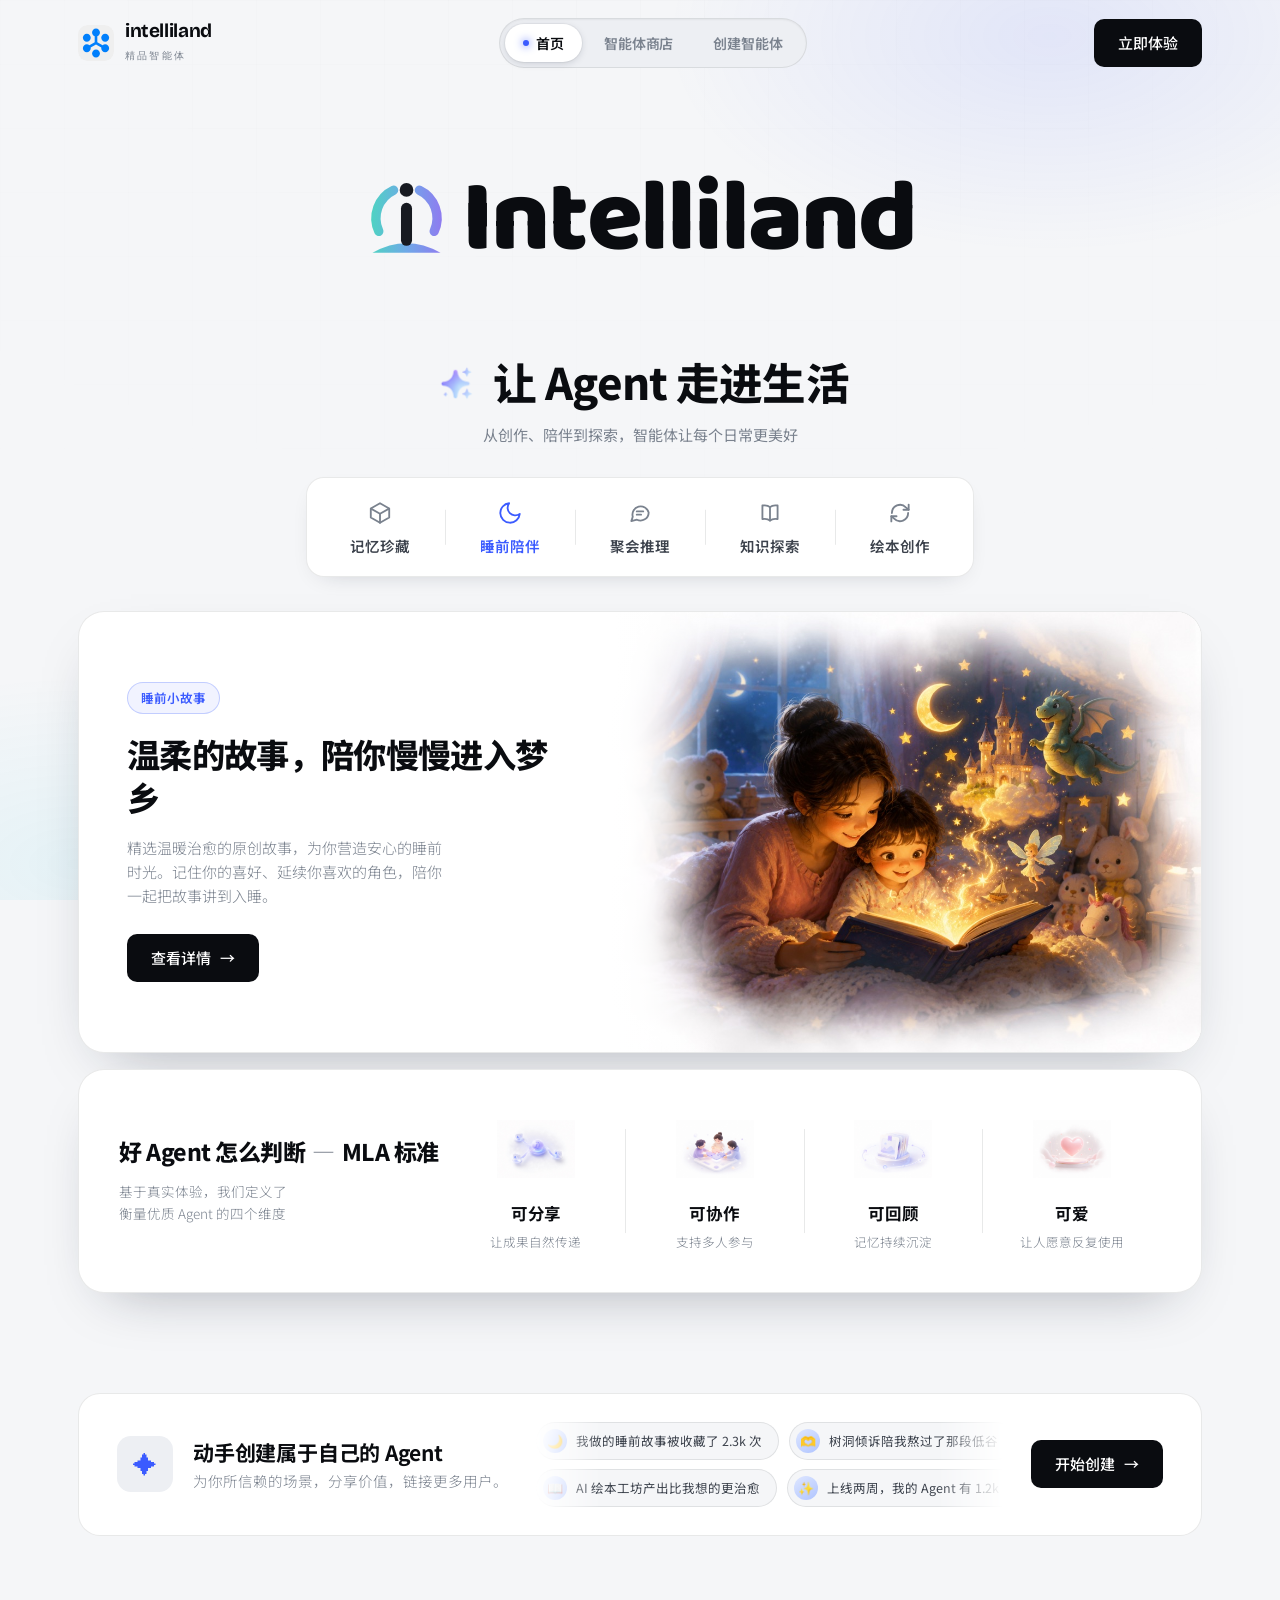
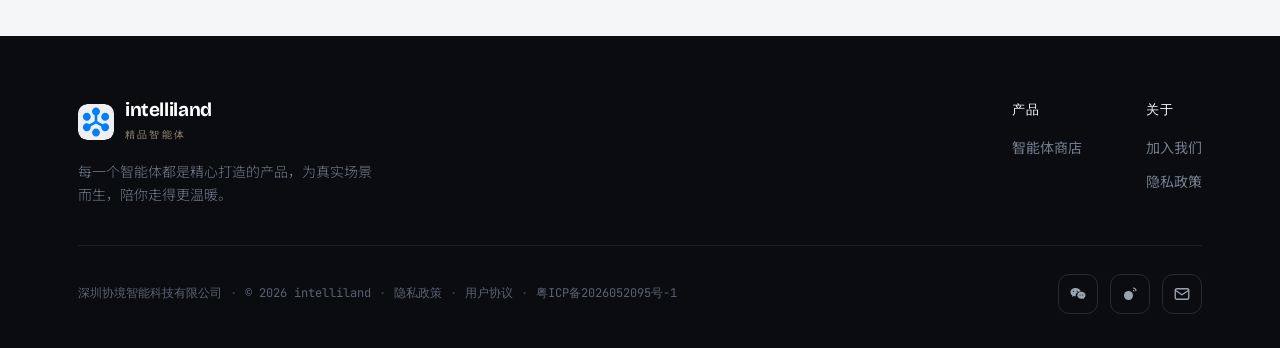
==== commit 7fb6eaa6: "feat: 首页场景区与 MLA 板块结构重构，提升整体性 - 场景标题加星星图标与副标题；Tab 改为「图标+文字」一体化容器（竖线分隔、蓝色选中态） - MLA 由四张大图卡改为横向 strip：" ====
--- a/index.html
+++ b/index.html
@@ -7,7 +7,7 @@
 <meta name="description" content="intelliland 精品智能体 —— 每一个智能体都是精心打造的产品，为真实场景而生，陪你走得更温暖。" />
 <link rel="preconnect" href="https://fonts.googleapis.com" />
 <link rel="preconnect" href="https://fonts.gstatic.com" crossorigin />
-<link href="https://fonts.googleapis.com/css2?family=Bricolage+Grotesque:opsz,wght@12..96,400;12..96,600;12..96,700;12..96,800&family=JetBrains+Mono:wght@400;500&family=Noto+Sans+SC:wght@300;400;500;700;900&display=swap" rel="stylesheet" />
+<link href="https://fonts.googleapis.com/css2?family=Baloo+2:wght@700;800&family=Bricolage+Grotesque:opsz,wght@12..96,400;12..96,600;12..96,700;12..96,800&family=JetBrains+Mono:wght@400;500&family=Noto+Sans+SC:wght@300;400;500;700;900&display=swap" rel="stylesheet" />
 <link rel="icon" href="assets/logo.svg" type="image/svg+xml" />
 <link rel="stylesheet" href="styles.css" />
 </head>
@@ -41,25 +41,42 @@
   </div>
 </header>
 
-<!-- ============ HERO ============ -->
-<section class="hero">
-  <div class="wrap hero-grid">
-    <div>
-      <span class="eyebrow reveal in"><span class="dot"></span>Most Lovable Agents · 为真实场景而生</span>
-      <h1 class="reveal in" data-d="1">从一个好<br><span class="en">Agent</span> 开始</h1>
-      <p class="lead reveal in" data-d="2">每一个智能体，都是精心打造的产品，为真实场景而生，帮你解决真正的问题。</p>
-      <div class="hero-cta reveal in" data-d="3">
-        <a class="btn btn-dark" href="store.html">探索精品智能体 <span class="arr">→</span></a>
-        <a class="btn btn-ghost" href="#mla">了解 MLA 标准</a>
-      </div>
-    </div>
-
-    <div class="stage">
-      <div class="moon-amb"></div>
-      <div class="track" id="track"></div>
-      <button class="nav-btn nav-prev" onclick="move(-1)">‹</button>
-      <button class="nav-btn nav-next" onclick="move(1)">›</button>
-      <div class="dots" id="dots"></div>
+<!-- ============ HERO · 品牌字标 ============ -->
+<section class="hero-brand">
+  <div class="wrap">
+    <h1 class="brandmark reveal in" aria-label="Intelliland">
+      <img class="bm-mark" src="assets/intelliland-mark.svg" alt="" />
+      <span>Intelli</span>
+      <span class="bm-avatars" aria-hidden="true">
+        <i><img src="assets/avatars/bedtime.jpg" alt="" /></i>
+        <i><img src="assets/avatars/turtlesoup.jpg" alt="" /></i>
+        <i><img src="assets/avatars/memory.jpg" alt="" /></i>
+        <i><img src="assets/avatars/artisan.jpg" alt="" /></i>
+        <i><img src="assets/avatars/picturebook.jpg" alt="" /></i>
+      </span>
+      <span>land</span>
+    </h1>
+  </div>
+</section>
+
+<!-- ============ 场景切换 ============ -->
+<section class="scenes" id="scenes">
+  <div class="wrap">
+    <div class="sec-head reveal" style="margin-bottom:30px">
+      <h2><img class="sec-star" src="assets/sparkle.png" alt="" aria-hidden="true">让 Agent 走进生活</h2>
+      <p class="sub">从创作、陪伴到探索，智能体让每个日常更美好</p>
+    </div>
+    <div class="scene-tabs reveal" data-d="1" id="sceneTabs" role="tablist" aria-label="场景切换"></div>
+    <div class="scene-card reveal" data-d="2" id="sceneCard">
+      <div class="sc-text">
+        <span class="sc-badge" id="scBadge"></span>
+        <h3 id="scTitle"></h3>
+        <p id="scDesc"></p>
+        <a class="btn btn-dark sc-link" id="scLink" href="#">查看详情 <span class="arr">→</span></a>
+      </div>
+      <div class="sc-visual">
+        <img id="scImg" src="" alt="" decoding="async" />
+      </div>
     </div>
   </div>
 </section>
@@ -67,53 +84,31 @@
 <!-- ============ MLA ============ -->
 <section id="mla">
   <div class="wrap">
-    <div class="sec-head reveal" style="margin-bottom:40px">
-      <h2>好 Agent 怎么判断 —— MLA 标准</h2>
-      <p class="sub">基模厂商定义「模型如何更强」，我们定义「Agent 为什么值得被喜欢」。</p>
-    </div>
-    <div class="mla">
-      <div class="mla-card reveal" data-d="1" style="--c:#6C5CE7">
-        <div class="mla-art"><img src="assets/mla/01-share.png" alt="可分享" loading="lazy"></div>
-        <div class="mla-body">
-          <span class="mla-num">01</span>
+    <div class="mla-band reveal">
+      <div class="mla-head">
+        <h2>好 Agent 怎么判断 <span class="mla-dash">—</span> MLA 标准</h2>
+        <p>基于真实体验，我们定义了衡量优质 Agent 的四个维度</p>
+      </div>
+      <div class="mla-items">
+        <div class="mla-item">
+          <div class="mla-ic"><img src="assets/mla/01-share.jpg" alt="可分享" loading="lazy"></div>
           <h3>可分享</h3>
-          <div class="mla-line">
-            <p>让成果自然传播</p>
-            <svg viewBox="0 0 24 24" fill="none" stroke="currentColor" stroke-width="1.8"><circle cx="12" cy="12" r="9"/><path d="M8.5 12H15M12 8.8 15.2 12 12 15.2"/></svg>
-          </div>
-        </div>
-      </div>
-      <div class="mla-card reveal" data-d="2" style="--c:#C08A5A">
-        <div class="mla-art"><img src="assets/mla/02-collab.png" alt="可协作" loading="lazy"></div>
-        <div class="mla-body">
-          <span class="mla-num">02</span>
+          <p>让成果自然传递</p>
+        </div>
+        <div class="mla-item">
+          <div class="mla-ic"><img src="assets/mla/02-collab.jpg" alt="可协作" loading="lazy"></div>
           <h3>可协作</h3>
-          <div class="mla-line">
-            <p>支持多人参与</p>
-            <svg viewBox="0 0 24 24" fill="none" stroke="currentColor" stroke-width="1.8"><path d="M17 21v-2a4 4 0 0 0-4-4H7a4 4 0 0 0-4 4v2"/><circle cx="10" cy="7" r="4"/><path d="M23 21v-2a4 4 0 0 0-3-3.87"/><path d="M16 3.13a4 4 0 0 1 0 7.75"/></svg>
-          </div>
-        </div>
-      </div>
-      <div class="mla-card reveal" data-d="3" style="--c:#7B8CDE">
-        <div class="mla-art"><img src="assets/mla/03-memory.png" alt="可回顾" loading="lazy"></div>
-        <div class="mla-body">
-          <span class="mla-num">03</span>
+          <p>支持多人参与</p>
+        </div>
+        <div class="mla-item">
+          <div class="mla-ic"><img src="assets/mla/03-memory.jpg" alt="可回顾" loading="lazy"></div>
           <h3>可回顾</h3>
-          <div class="mla-line">
-            <p>记忆持续沉淀</p>
-            <svg viewBox="0 0 24 24" fill="none" stroke="currentColor" stroke-width="1.8"><circle cx="12" cy="12" r="9"/><path d="M12 7.5V12l3 2"/></svg>
-          </div>
-        </div>
-      </div>
-      <div class="mla-card reveal" data-d="4" style="--c:#E8837E">
-        <div class="mla-art"><img src="assets/mla/04-lovable.png" alt="可爱" loading="lazy"></div>
-        <div class="mla-body">
-          <span class="mla-num">04</span>
+          <p>记忆持续沉淀</p>
+        </div>
+        <div class="mla-item">
+          <div class="mla-ic"><img src="assets/mla/04-lovable.jpg" alt="可爱" loading="lazy"></div>
           <h3>可爱</h3>
-          <div class="mla-line">
-            <p>让人愿意反复使用</p>
-            <svg viewBox="0 0 24 24" fill="none" stroke="currentColor" stroke-width="1.8"><path d="M20.8 4.6a5.5 5.5 0 0 0-7.8 0L12 5.7l-1-1.1a5.5 5.5 0 0 0-7.8 7.8l1 1L12 21l7.8-7.6 1-1a5.5 5.5 0 0 0 0-7.8z"/></svg>
-          </div>
+          <p>让人愿意反复使用</p>
         </div>
       </div>
     </div>
@@ -144,50 +139,63 @@
 
 <script src="data.js"></script>
 <script>
-/* 轮播：取 featured 智能体 */
-const slides = AGENTS.filter(a => a.featured);
-let cur = Math.min(1, slides.length - 1);
-const track = document.getElementById('track');
-const dots = document.getElementById('dots');
-slides.forEach((a, i) => {
-  const c = document.createElement('a');
-  c.href = `agent.html?id=${a.id}`;
-  if (a.img) {
-    c.className = 'card-s has-img';
-    c.innerHTML = `<img class="cs-bg" src="${a.img}" alt="${a.title}" loading="lazy">
-      <div class="cs-inner">
-        <div></div>
-        <div><h3>${a.title}</h3><p>${a.subtitle}</p><div class="more">查看详情 →</div></div>
-      </div>`;
-  } else {
-    c.className = 'card-s ' + a.scene;
-    c.innerHTML = `${a.stars ? '<div class="deco-stars"></div>' : ''}${a.moon ? '<div class="orb"></div>' : ''}
-      <div class="cs-inner">
-        <div class="cs-ico">${a.icon}</div>
-        <div><h3>${a.title}</h3><p>${a.subtitle}</p><div class="more">查看详情 →</div></div>
-      </div>`;
-  }
-  track.appendChild(c);
-  const d = document.createElement('span');
-  d.onclick = (e) => { e.preventDefault(); cur = i; render(); };
-  dots.appendChild(d);
+/* 场景切换：取 featured 智能体 */
+const SCENE_TABS = { bedtime:"睡前陪伴", turtlesoup:"聚会推理", memory:"记忆珍藏", artisan:"知识探索", picturebook:"绘本创作" };
+const SCENE_IMGS = { bedtime:"assets/scenes/bedtime.jpg", turtlesoup:"assets/scenes/turtlesoup.jpg", memory:"assets/scenes/memory.jpg", artisan:"assets/scenes/artisan.jpg", picturebook:"assets/scenes/picturebook.jpg" };
+const SCENE_ORDER = ["memory","bedtime","turtlesoup","artisan","picturebook"];
+const SCENE_ICONS = {
+  bedtime:"<path d='M21 12.8A9 9 0 1 1 11.2 3a7 7 0 0 0 9.8 9.8z'/>",
+  turtlesoup:"<path d='M20 11.5a7.5 7.5 0 0 1-10.8 6.7L4 19.5l1.3-4.1A7.5 7.5 0 1 1 20 11.5z'/><path d='M9 10.5h6M9 13.5h4'/>",
+  memory:"<path d='M20.5 7.8 12 3 3.5 7.8v8.4L12 21l8.5-4.8z'/><path d='M3.7 8 12 12.7 20.3 8M12 12.7V21'/>",
+  artisan:"<path d='M12 6.6C10.4 5.1 7.9 4.6 5 5.1v12.5c2.9-.5 5.4 0 7 1.5 1.6-1.5 4.1-2 7-1.5V5.1c-2.9-.5-5.4 0-7 1.5z'/><path d='M12 6.6V19'/>",
+  picturebook:"<path d='M4.5 12a7.5 7.5 0 0 1 12.9-5.2L20 9'/><path d='M20 4.2V9h-4.8'/><path d='M19.5 12a7.5 7.5 0 0 1-12.9 5.2L4 15'/><path d='M4 19.8V15h4.8'/>"
+};
+const _featured = AGENTS.filter(a => a.featured);
+const SCENES = SCENE_ORDER.map(id => _featured.find(a => a.id === id)).filter(Boolean);
+const tabsEl = document.getElementById('sceneTabs');
+const cardEl = document.getElementById('sceneCard');
+const scBadge = document.getElementById('scBadge');
+const scTitle = document.getElementById('scTitle');
+const scDesc = document.getElementById('scDesc');
+const scLink = document.getElementById('scLink');
+const scImg = document.getElementById('scImg');
+let cur = 0, auto = null, userTouched = false;
+
+SCENES.forEach((a, i) => {
+  const b = document.createElement('button');
+  b.type = 'button';
+  b.className = 'scene-tab';
+  b.setAttribute('role', 'tab');
+  b.innerHTML = `<span class="st-ic"><svg viewBox="0 0 24 24" fill="none" stroke="currentColor" stroke-width="1.7" stroke-linecap="round" stroke-linejoin="round">${SCENE_ICONS[a.id]||''}</svg></span><span class="st-tx">${SCENE_TABS[a.id]||a.title}</span>`;
+  b.onclick = () => { userTouched = true; clearInterval(auto); if (i !== cur) show(i); };
+  tabsEl.appendChild(b);
+  const pre = new Image(); pre.src = SCENE_IMGS[a.id] || a.img;
 });
-const cards = [...track.children];
-function render(){
-  cards.forEach((c, i) => {
-    let off = i - cur;
-    if (off > 2) off -= slides.length;
-    if (off < -2) off += slides.length;
-    c.dataset.pos = Math.max(-2, Math.min(2, off));
+
+function apply(a){
+  scBadge.textContent = a.title;
+  scTitle.textContent = a.hero.sub.replace(/[。.]$/, '');
+  scDesc.textContent = a.hero.desc;
+  scLink.href = `agent.html?id=${a.id}`;
+  scImg.src = SCENE_IMGS[a.id] || a.img;
+  scImg.alt = a.title;
+}
+function show(i, instant){
+  cur = i;
+  [...tabsEl.children].forEach((t, j) => {
+    t.classList.toggle('on', j === i);
+    t.setAttribute('aria-selected', j === i);
   });
-  [...dots.children].forEach((d, i) => d.className = i === cur ? 'on' : '');
+  if (instant){ apply(SCENES[i]); return; }
+  cardEl.classList.add('sc-out');
+  setTimeout(() => { apply(SCENES[i]); cardEl.classList.remove('sc-out'); }, 240);
 }
-function move(dir){ cur = (cur + dir + slides.length) % slides.length; render(); }
-render();
-let auto = setInterval(() => move(1), 4500);
-const stage = track.parentElement;
-stage.addEventListener('mouseenter', () => clearInterval(auto));
-stage.addEventListener('mouseleave', () => auto = setInterval(() => move(1), 4500));
+show(0, true);
+auto = setInterval(() => show((cur + 1) % SCENES.length), 6000);
+cardEl.addEventListener('mouseenter', () => clearInterval(auto));
+cardEl.addEventListener('mouseleave', () => {
+  if (!userTouched) auto = setInterval(() => show((cur + 1) % SCENES.length), 6000);
+});
 
 /* 创建横幅 · 悬浮评论弹幕 */
 const REVIEWS = [
--- a/styles.css
+++ b/styles.css
@@ -70,42 +70,63 @@
 
 /* section heads */
 .sec-head{text-align:center;max-width:680px;margin:0 auto 56px}
-.sec-head h2{font-size:clamp(30px,3.4vw,46px);font-weight:700;letter-spacing:-.02em;line-height:1.14}
+.sec-head h2{font-size:clamp(30px,3.4vw,46px);font-weight:800;letter-spacing:-.02em;line-height:1.14}
 .sec-head .sub{margin-top:14px;color:var(--muted);font-size:15px}
+.sec-star{width:1.12em;height:1.12em;display:inline-block;vertical-align:-.2em;margin-right:.3em}
 .eyebrow{display:inline-flex;align-items:center;gap:9px;margin-bottom:24px;background:rgba(255,255,255,.6);border:1px solid var(--line);padding:6px 14px 6px 8px;border-radius:100px;font-family:var(--mono);font-size:11.5px;letter-spacing:.06em;color:var(--ink-2);backdrop-filter:blur(8px)}
 .eyebrow .dot{width:7px;height:7px;border-radius:50%;background:var(--accent);box-shadow:0 0 10px var(--accent);animation:pulse 2.4s infinite}
 @keyframes pulse{0%,100%{opacity:1}50%{opacity:.35}}
 
-/* ===== HERO (home) ===== */
-.hero{padding:56px 0 64px}
-.hero-grid{display:grid;grid-template-columns:1fr 1.05fr;gap:48px;align-items:start}
-.hero-grid>div:first-child{padding-top:84px}
-.hero h1{font-size:clamp(30px,3.4vw,46px);font-weight:700;line-height:1.14;letter-spacing:-.02em}
-.hero h1 .en{font-family:var(--serif);font-weight:700}
-.hero h1 .em{color:transparent;-webkit-text-stroke:1.6px var(--ink)}
-.hero p.lead{margin-top:18px;font-size:18px;color:var(--ink-2);max-width:32ch;font-weight:300}
+/* ===== HERO · 品牌字标 ===== */
+.hero-brand{padding:80px 0 56px;text-align:center}
+.brandmark{display:flex;align-items:center;justify-content:center;font-family:"Baloo 2",var(--serif),sans-serif;font-size:clamp(38px,8.4vw,102px);font-weight:800;letter-spacing:-.02em;line-height:1.05;color:var(--ink);cursor:default}
+.bm-mark{height:.84em;width:auto;flex:0 0 auto;margin-right:.12em}
+.bm-avatars{display:inline-flex;align-items:center;margin:0 .05em;transition:margin .45s cubic-bezier(.34,1.56,.64,1)}
+.bm-avatars i{width:.62em;height:.62em;border-radius:50%;overflow:hidden;border:.035em solid #fff;box-shadow:0 .04em .14em rgba(20,28,48,.20);flex:0 0 auto;background:var(--bg-2);margin:0 .05em;
+  transition:width .45s cubic-bezier(.34,1.56,.64,1),margin .45s cubic-bezier(.34,1.56,.64,1),transform .45s cubic-bezier(.34,1.56,.64,1),opacity .28s ease,border-width .45s ease}
+.bm-avatars img{width:100%;height:100%;object-fit:cover;transform:scale(1.12)}
+/* 悬停展开：默认收起为 Intelliland，鼠标悬停头像弹出 */
+@media(hover:hover){
+  .brandmark .bm-avatars{margin:0}
+  .brandmark:hover .bm-avatars{margin:0 .05em}
+  .brandmark .bm-avatars i{width:0;margin:0;border-width:0;opacity:0;transform:scale(.2) rotate(-24deg)}
+  .brandmark:hover .bm-avatars i{width:.62em;margin:0 .05em;border-width:.035em;opacity:1;transform:none}
+  .brandmark:hover .bm-avatars i:nth-child(2){transition-delay:.05s}
+  .brandmark:hover .bm-avatars i:nth-child(3){transition-delay:.1s}
+  .brandmark:hover .bm-avatars i:nth-child(4){transition-delay:.15s}
+  .brandmark:hover .bm-avatars i:nth-child(5){transition-delay:.2s}
+}
+@media(prefers-reduced-motion:reduce){.bm-avatars i{transition:none}}
+.brand-tag{margin-top:24px;font-size:clamp(16px,2.2vw,21px);font-weight:600;color:var(--ink-2);letter-spacing:.02em}
 .hero-cta{margin-top:38px;display:flex;align-items:center;gap:16px;flex-wrap:wrap}
-
-/* carousel */
-.stage{position:relative;height:520px;align-self:center}
-.moon-amb{position:absolute;inset:-12% 0 0 0;background:radial-gradient(closest-side, rgba(77,124,255,.40), rgba(25,199,230,.10) 55%, transparent 72%);filter:blur(14px);z-index:0;animation:breathe 7s ease-in-out infinite}
-@keyframes breathe{0%,100%{transform:scale(1);opacity:.8}50%{transform:scale(1.08);opacity:1}}
-.track{position:relative;height:100%;z-index:1}
-.card-s{position:absolute;top:50%;left:50%;width:280px;height:400px;border-radius:var(--r-lg);overflow:hidden;transform:translate(-50%,-50%);transition:transform .7s cubic-bezier(.4,.05,.2,1),opacity .7s,filter .7s;box-shadow:var(--shadow);color:#fff;cursor:pointer;border:1px solid rgba(255,255,255,.07)}
-.card-s .cs-inner{position:absolute;inset:0;padding:26px;display:flex;flex-direction:column;justify-content:space-between;z-index:2}
-.card-s .cs-ico{width:44px;height:44px;border-radius:12px;background:rgba(255,255,255,.12);backdrop-filter:blur(6px);border:1px solid rgba(255,255,255,.14);display:grid;place-items:center;font-size:21px}
-.card-s h3{font-size:23px;font-weight:700;letter-spacing:-.02em}
-.card-s p{font-size:13.5px;opacity:.78;margin-top:8px;font-weight:300}
-.card-s .more{margin-top:16px;font-family:var(--mono);font-size:12px;letter-spacing:.04em;display:inline-flex;gap:6px;align-items:center}
-.card-s::after{content:"";position:absolute;inset:0;background:linear-gradient(to top,rgba(6,9,16,.88),rgba(6,9,16,.04) 56%,rgba(6,9,16,.30))}
-/* illustration cards (white, image fills 7:10 card, title overlays bottom white area) */
-.card-s.has-img{background:#fff;color:var(--ink)}
-.card-s.has-img::after{display:block;content:"";position:absolute;left:0;right:0;top:auto;bottom:0;height:42%;z-index:1;pointer-events:none;-webkit-backdrop-filter:blur(12px);backdrop-filter:blur(12px);background:linear-gradient(to top,rgba(255,255,255,.85),rgba(255,255,255,.5) 55%,rgba(255,255,255,0));-webkit-mask-image:linear-gradient(to top,#000 62%,transparent);mask-image:linear-gradient(to top,#000 62%,transparent)}
-.card-s .cs-bg{position:absolute;inset:0;width:100%;height:100%;object-fit:cover;z-index:0}
-.card-s.has-img .cs-inner{background:none}
-.card-s.has-img h3{color:#43301f}
-.card-s.has-img p{color:#8c7d6c;opacity:1}
-.card-s.has-img .more{color:var(--accent)}
+.hero-cta-center{justify-content:center;margin-top:32px}
+
+/* ===== 场景切换（featured 智能体） ===== */
+.scenes{padding:28px 0 16px}
+.scene-tabs{display:flex;width:fit-content;max-width:100%;margin:0 auto 34px;background:var(--paper);border:1px solid var(--line);border-radius:18px;box-shadow:var(--shadow-sm);padding:8px}
+.scene-tab{position:relative;flex:0 0 auto;min-width:130px;display:flex;flex-direction:column;align-items:center;gap:9px;padding:14px 22px 12px;background:none;border:none;border-radius:12px;font-family:var(--sans);font-size:14.5px;font-weight:600;letter-spacing:-.01em;color:var(--ink-2);cursor:pointer;transition:color .25s,transform .2s}
+.scene-tab .st-ic{width:26px;height:26px;color:var(--muted);transition:color .25s,transform .3s cubic-bezier(.2,.7,.2,1)}
+.scene-tab .st-ic svg{width:100%;height:100%;display:block}
+.scene-tab:hover{color:var(--ink)}
+.scene-tab:hover .st-ic{color:var(--ink-2);transform:translateY(-2px)}
+.scene-tab.on{color:var(--accent)}
+.scene-tab.on .st-ic{color:var(--accent)}
+.scene-tab+.scene-tab::before{content:"";position:absolute;left:0;top:50%;transform:translateY(-50%);height:42%;width:1px;background:var(--line)}
+.scene-card{display:grid;grid-template-columns:1fr 1.15fr;background:var(--paper);border:1px solid var(--line);border-radius:26px;overflow:hidden;box-shadow:var(--shadow)}
+.sc-text{padding:52px 48px;display:flex;flex-direction:column;justify-content:center;align-items:flex-start;gap:18px}
+.sc-badge{font-size:12.5px;font-weight:600;color:var(--accent);background:rgba(59,91,255,.07);border:1px solid rgba(59,91,255,.25);border-radius:100px;padding:5px 13px}
+.sc-text h3{font-size:clamp(24px,2.6vw,34px);font-weight:800;letter-spacing:-.02em;line-height:1.3}
+.sc-text p{font-size:15px;color:var(--muted);font-weight:300;max-width:40ch}
+.sc-link{margin-top:8px}
+.sc-visual{position:relative;min-height:440px;overflow:hidden;background:var(--paper)}
+.sc-visual img{position:absolute;inset:0;width:100%;height:100%;object-fit:cover;transform:none;
+  -webkit-mask-image:linear-gradient(to right,transparent 0,#000 16%);mask-image:linear-gradient(to right,transparent 0,#000 16%)}
+/* 左缘白色渐隐，柔化与文字区的衔接 */
+.sc-visual::before{content:"";position:absolute;inset:0;z-index:1;pointer-events:none;background:linear-gradient(to right,var(--paper) 0,rgba(255,255,255,0) 20%)}
+.sc-text>*,.sc-visual img{transition:opacity .24s ease,translate .24s ease}
+.sc-out .sc-text>*{opacity:0;translate:0 10px}
+.sc-out .sc-visual img{opacity:0}
+@media(prefers-reduced-motion:reduce){.sc-text>*,.sc-visual img{transition:none}}
 .deco-stars{position:absolute;inset:0;background-image:radial-gradient(1px 1px at 20% 18%,#cfe0ff,transparent),radial-gradient(1px 1px at 70% 24%,#bfe9ff,transparent),radial-gradient(1.5px 1.5px at 45% 12%,#fff,transparent),radial-gradient(1px 1px at 84% 40%,#dce8ff,transparent);opacity:.7}
 .orb{position:absolute;left:50%;top:60%;transform:translateX(-50%);width:120px;height:120px;border-radius:50%;background:radial-gradient(circle at 38% 34%,#f2f8ff,#8fb4ff 42%,#3b5bff 74%,#1f37c0);box-shadow:0 0 64px 14px rgba(77,124,255,.55);z-index:1}
 /* scenes — cool slate / blue / teal / violet variants */
@@ -117,33 +138,21 @@
 .scene-warm{background:radial-gradient(120% 90% at 40% 40%,#26243f,#0a0912)}
 .scene-leaf{background:radial-gradient(120% 90% at 55% 45%,#14313a,#070d11)}
 .scene-ink{background:radial-gradient(120% 90% at 50% 40%,#1d2740,#080b13)}
-.card-s[data-pos="-2"]{transform:translate(-150%,-50%) scale(.78);opacity:0;filter:brightness(.6)}
-.card-s[data-pos="-1"]{transform:translate(-118%,-48%) scale(.86);opacity:.9;filter:brightness(.72)}
-.card-s[data-pos="0"]{transform:translate(-50%,-52%) scale(1.06);opacity:1;z-index:5}
-.card-s[data-pos="1"]{transform:translate(18%,-48%) scale(.86);opacity:.9;filter:brightness(.72)}
-.card-s[data-pos="2"]{transform:translate(50%,-50%) scale(.78);opacity:0;filter:brightness(.6)}
-.nav-btn{position:absolute;top:50%;transform:translateY(-50%);width:44px;height:44px;border-radius:11px;background:var(--paper);border:1px solid var(--line);display:grid;place-items:center;cursor:pointer;z-index:10;box-shadow:var(--shadow-sm);transition:.25s;font-size:18px;color:var(--ink)}
-.nav-btn:hover{border-color:var(--accent);color:var(--accent);transform:translateY(-50%) scale(1.06)}
-.nav-prev{left:-6px}.nav-next{right:-6px}
-.dots{position:absolute;bottom:-2px;left:50%;transform:translateX(-50%);display:flex;gap:9px;z-index:10}
-.dots span{width:7px;height:7px;border-radius:50%;background:rgba(10,12,16,.18);cursor:pointer;transition:.3s}
-.dots span.on{width:24px;border-radius:4px;background:var(--accent)}
-
-/* MLA */
-#mla{padding:72px 0 80px}
-.mla{display:grid;grid-template-columns:repeat(4,1fr);gap:18px}
-.mla-card{background:var(--paper);border:1px solid var(--line);border-radius:20px;overflow:hidden;display:flex;flex-direction:column;transition:.35s}
-.mla-card:hover{transform:translateY(-5px);box-shadow:var(--shadow);border-color:rgba(59,91,255,.22)}
-.mla-art{overflow:hidden}
-.mla-art img{display:block;width:100%;height:auto;transition:transform .5s cubic-bezier(.16,1,.3,1)}
-.mla-card:hover .mla-art img{transform:scale(1.045)}
-.mla-body{padding:2px 22px 22px;display:flex;flex-direction:column;gap:10px}
-.mla-num{width:30px;height:30px;border-radius:50%;background:var(--c,var(--accent));color:#fff;display:grid;place-items:center;font-family:var(--mono);font-size:11px;letter-spacing:.02em}
-.mla-card h3{font-size:18px;font-weight:700;letter-spacing:-.01em}
-.mla-line{display:flex;align-items:center;justify-content:space-between;gap:10px}
-.mla-line p{font-size:13.5px;color:var(--muted);font-weight:300}
-.mla-line svg{width:19px;height:19px;flex:0 0 auto;color:var(--c,var(--accent))}
-@media(max-width:1080px){.mla{grid-template-columns:repeat(2,1fr)}}
+/* MLA — 横向一体化 strip */
+#mla{padding:0}
+.mla-band{background:var(--paper);border:1px solid var(--line);border-radius:26px;box-shadow:var(--shadow);padding:32px 40px;display:grid;grid-template-columns:minmax(232px,1fr) 2.4fr;gap:30px;align-items:center}
+.mla-head h2{font-size:clamp(18px,1.9vw,23px);font-weight:800;letter-spacing:-.02em;line-height:1.3;white-space:nowrap}
+.mla-head .mla-dash{color:var(--muted);font-weight:400;margin:0 .1em}
+.mla-head p{margin-top:13px;font-size:13.5px;color:var(--muted);font-weight:300;line-height:1.65;max-width:24ch}
+.mla-items{display:grid;grid-template-columns:repeat(4,1fr)}
+.mla-item{position:relative;display:flex;flex-direction:column;align-items:center;text-align:center;padding:8px 16px;transition:transform .3s cubic-bezier(.2,.7,.2,1)}
+.mla-item:hover{transform:translateY(-4px)}
+.mla-item+.mla-item::before{content:"";position:absolute;left:0;top:50%;transform:translateY(-50%);height:66%;width:1px;background:var(--line)}
+.mla-ic{width:78px;height:78px;margin-bottom:12px;display:grid;place-items:center}
+.mla-ic img{width:100%;height:100%;object-fit:contain;mix-blend-mode:multiply}
+.mla-item h3{font-size:16.5px;font-weight:700;letter-spacing:-.01em}
+.mla-item p{margin-top:5px;font-size:12.5px;color:var(--muted);font-weight:300}
+@media(max-width:1080px){.mla-band{grid-template-columns:1fr;gap:24px;padding:30px 28px}.mla-head h2{white-space:normal}.mla-head p{max-width:none}}
 
 /* categories */
 .cats{display:grid;grid-template-columns:repeat(8,1fr);gap:13px}
@@ -332,20 +341,29 @@
 @media(max-width:980px){
   .navlinks,.nav-actions .btn-dark{display:none}
   .menu-btn{display:grid;place-items:center;width:44px;height:44px;border-radius:11px;border:1px solid var(--line);background:rgba(255,255,255,.6);cursor:pointer}
-  .hero-grid,.detail-hero{grid-template-columns:1fr;gap:28px}
-  .hero-grid>div:first-child{padding-top:0}
+  .detail-hero{grid-template-columns:1fr;gap:28px}
   .store-hero .wrap:not(.dev-hero){min-height:0;padding-top:12px}
-  .stage{height:440px;order:-1;overflow:hidden}
+  .hero-brand{padding:52px 0 40px}
+  .brandmark{font-size:clamp(30px,9vw,64px)}
+  .scenes{padding:12px 0 64px}
+  .scene-tabs{max-width:100%;overflow-x:auto;-webkit-overflow-scrolling:touch}
+  .scene-tab{min-width:110px;padding:12px 14px}
+  .scene-card{grid-template-columns:1fr}
+  .sc-text{padding:32px 26px 10px;gap:14px}
+  .sc-visual{min-height:280px}
+  /* 放大裁掉素材自带的白色羽化外框，避免底部露白突兀 */
+  .sc-visual img{transform:scale(1.3);object-position:center;
+    -webkit-mask-image:linear-gradient(to bottom,transparent 0,#000 13%);mask-image:linear-gradient(to bottom,transparent 0,#000 13%)}
+  .sc-visual::before{background:linear-gradient(to bottom,var(--paper) 0,rgba(255,255,255,0) 16%)}
   .d-scene{height:300px;order:-1}
   .help,.scen-grid,.why-grid{grid-template-columns:1fr}
-  #mla{padding:48px 0 56px}
-  .mla{grid-template-columns:repeat(2,1fr);gap:12px}
-  .mla-card{border-radius:16px}
-  .mla-body{padding:0 14px 14px;gap:6px}
-  .mla-num{width:24px;height:24px;font-size:10px}
-  .mla-card h3{font-size:15px}
-  .mla-line p{font-size:12px}
-  .mla-line svg{width:16px;height:16px}
+  #mla{padding:0}
+  .mla-band{border-radius:20px}
+  .mla-items{grid-template-columns:repeat(4,1fr)}
+  .mla-ic{width:60px;height:60px;margin-bottom:9px}
+  .mla-item{padding:6px 8px}
+  .mla-item h3{font-size:14px}
+  .mla-item p{font-size:11.5px}
   .grid-agents{grid-template-columns:repeat(2,1fr)}
   .cats{grid-template-columns:repeat(4,1fr)}
   .feat-strip,.mla-strip{grid-template-columns:1fr;gap:8px}
@@ -361,5 +379,7 @@
   .wrap{padding:0 18px}
   .cats,.grid-agents{grid-template-columns:repeat(2,1fr)}
   .create{flex-direction:column;align-items:flex-start}
-  .nav-prev{left:6px}.nav-next{right:6px}
+  .scene-tab{min-width:96px;font-size:12.5px;padding:11px 10px;gap:6px}
+  .scene-tab .st-ic{width:22px;height:22px}
+  .scene-tabs{margin-bottom:26px;padding:6px;justify-content:flex-start}
 }
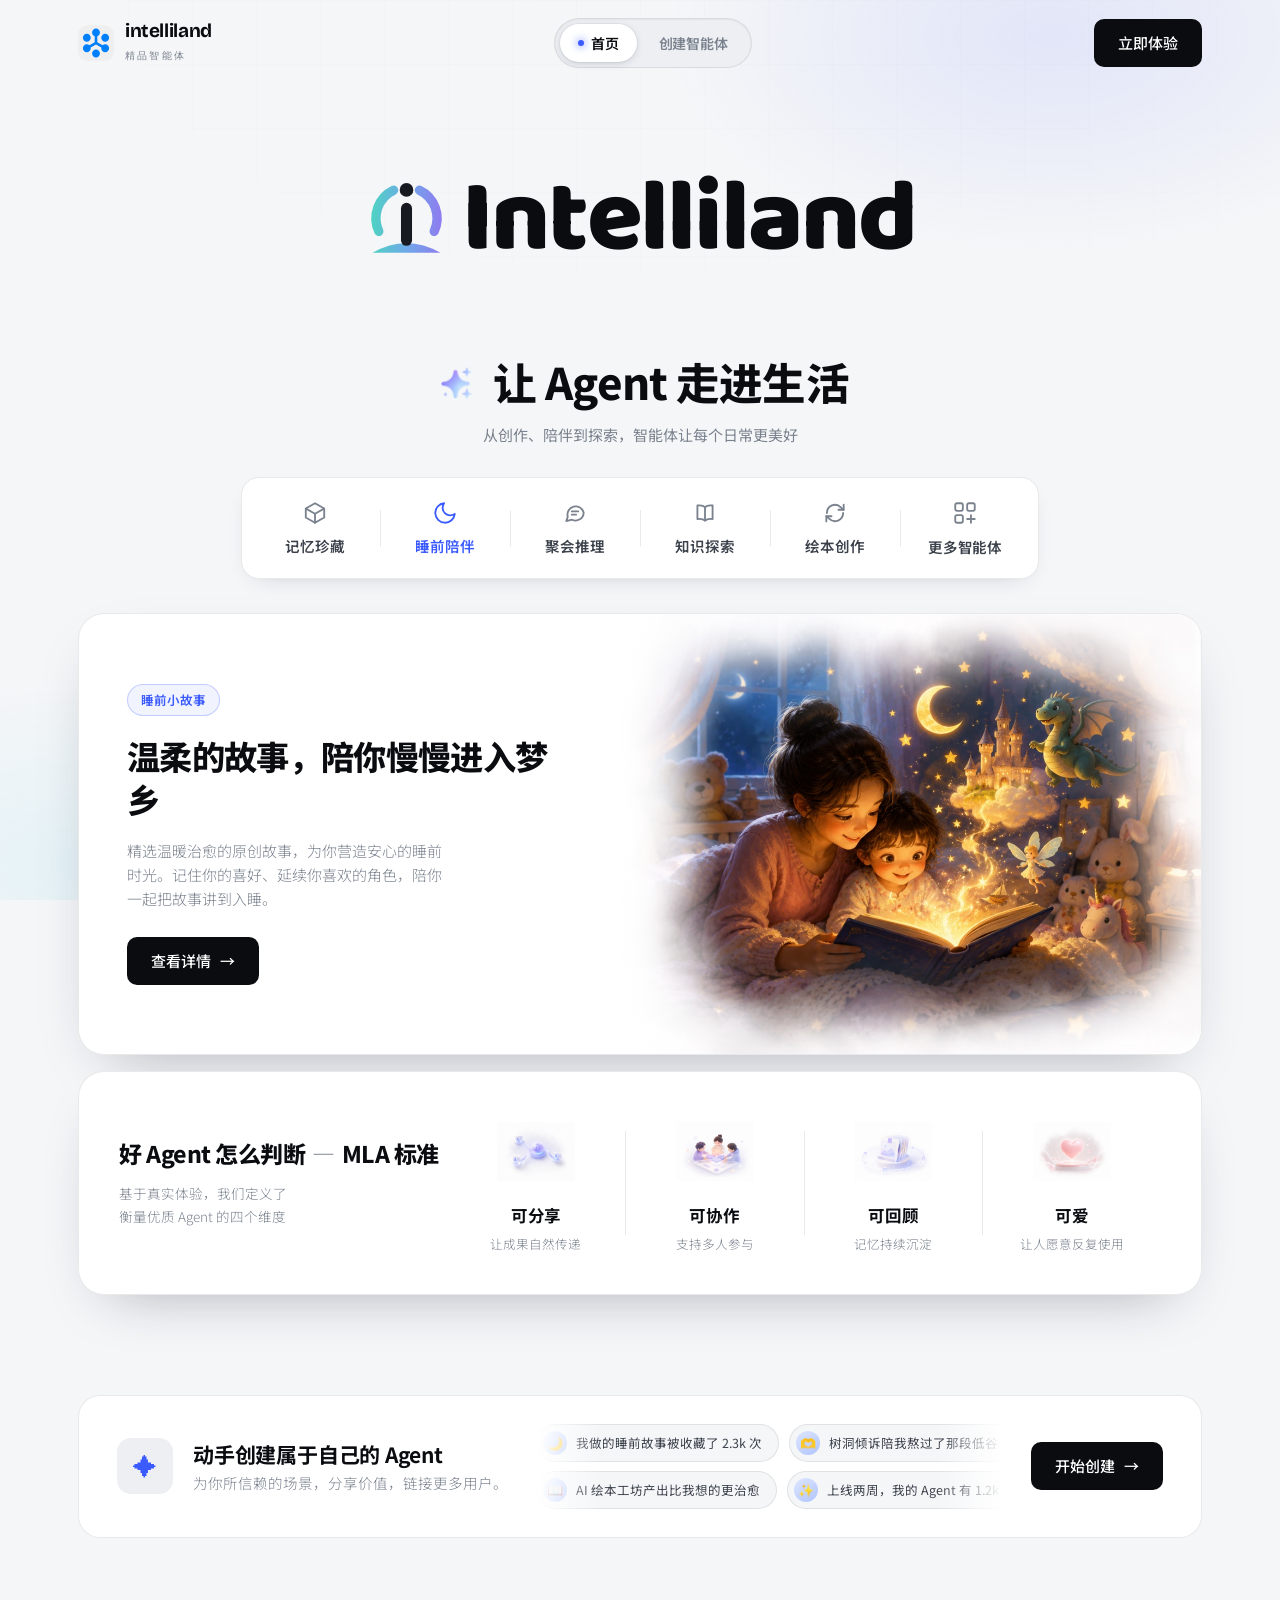
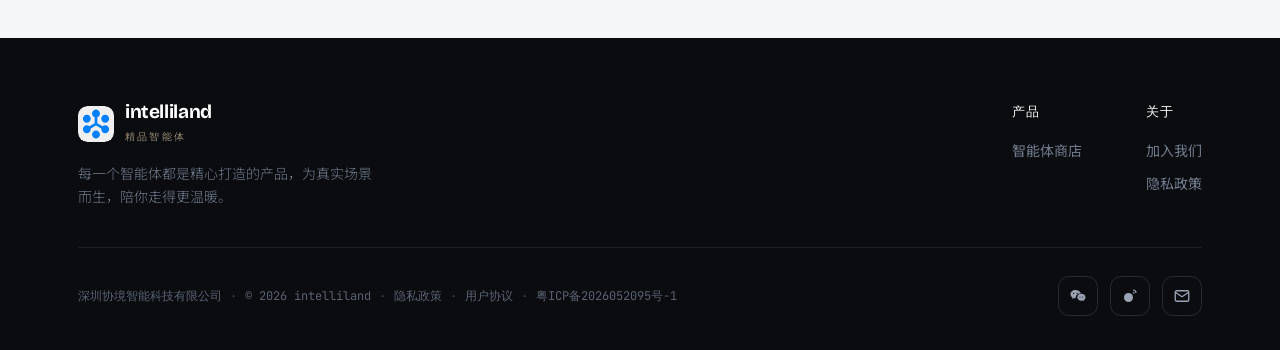
==== commit da3f9505: "style: unify homepage and builder page visuals" ====
--- a/index.html
+++ b/index.html
@@ -30,7 +30,6 @@
       </a>
       <div class="navlinks">
         <a href="index.html" class="active">首页</a>
-        <a href="store.html">智能体商店</a>
         <a href="dev.html">创建智能体</a>
       </div>
       <div class="nav-actions">
@@ -54,6 +53,7 @@
         <i><img src="assets/avatars/artisan.jpg" alt="" /></i>
         <i><img src="assets/avatars/picturebook.jpg" alt="" /></i>
       </span>
+      <span class="bm-type" aria-hidden="true"></span>
       <span>land</span>
     </h1>
   </div>
@@ -66,7 +66,9 @@
       <h2><img class="sec-star" src="assets/sparkle.png" alt="" aria-hidden="true">让 Agent 走进生活</h2>
       <p class="sub">从创作、陪伴到探索，智能体让每个日常更美好</p>
     </div>
-    <div class="scene-tabs reveal" data-d="1" id="sceneTabs" role="tablist" aria-label="场景切换"></div>
+    <div class="scene-tabs-wrap reveal" data-d="1">
+      <div class="scene-tabs" id="sceneTabs" role="tablist" aria-label="场景切换"></div>
+    </div>
     <div class="scene-card reveal" data-d="2" id="sceneCard">
       <div class="sc-text">
         <span class="sc-badge" id="scBadge"></span>
@@ -171,6 +173,23 @@
   tabsEl.appendChild(b);
   const pre = new Image(); pre.src = SCENE_IMGS[a.id] || a.img;
 });
+
+/* 末尾追加「更多智能体」→ 跳转智能体商店 */
+const moreTab = document.createElement('a');
+moreTab.href = 'store.html';
+moreTab.className = 'scene-tab scene-tab-more';
+moreTab.innerHTML = `<span class="st-ic"><svg viewBox="0 0 24 24" fill="none" stroke="currentColor" stroke-width="1.7" stroke-linecap="round" stroke-linejoin="round"><rect x="3" y="3" width="7" height="7" rx="1.6"/><rect x="14" y="3" width="7" height="7" rx="1.6"/><rect x="3" y="14" width="7" height="7" rx="1.6"/><path d="M17.5 14v7M14 17.5h7"/></svg></span><span class="st-tx">更多智能体</span>`;
+tabsEl.appendChild(moreTab);
+
+/* 移动端滑动引导：滚到末尾（或无溢出）时隐藏右侧渐隐箭头 */
+const stWrap = tabsEl.parentElement;
+const updateSwipeHint = () => {
+  const atEnd = tabsEl.scrollLeft + tabsEl.clientWidth >= tabsEl.scrollWidth - 8;
+  stWrap.classList.toggle('scrolled-end', atEnd);
+};
+tabsEl.addEventListener('scroll', updateSwipeHint, { passive: true });
+window.addEventListener('resize', updateSwipeHint);
+updateSwipeHint();
 
 function apply(a){
   scBadge.textContent = a.title;
@@ -216,6 +235,32 @@
 const tA = document.getElementById('ctrackA');
 const tB = document.getElementById('ctrackB');
 if (tA && tB){ tA.innerHTML = half + half; tB.innerHTML = a1 + a1; }
+
+/* 手机端品牌字标打字机：循环打出五个图标对应的场景名 */
+(function(){
+  const el = document.querySelector('.bm-type');
+  if (!el) return;
+  const WORDS = ['睡前陪伴','聚会推理','记忆珍藏','知识探索','绘本创作'];
+  const mq = window.matchMedia('(max-width:560px)');
+  let wi = 0, ci = 0, deleting = false, timer = null, running = false;
+  function tick(){
+    const w = WORDS[wi];
+    if (!deleting){
+      ci++; el.textContent = w.slice(0, ci);
+      if (ci >= w.length){ deleting = true; timer = setTimeout(tick, 1200); return; }
+      timer = setTimeout(tick, 140);
+    } else {
+      ci--; el.textContent = w.slice(0, ci);
+      if (ci <= 0){ deleting = false; wi = (wi + 1) % WORDS.length; timer = setTimeout(tick, 320); return; }
+      timer = setTimeout(tick, 70);
+    }
+  }
+  function start(){ if (running) return; running = true; wi = 0; ci = 0; deleting = false; tick(); }
+  function stop(){ running = false; clearTimeout(timer); timer = null; el.textContent = ''; }
+  function apply(){ mq.matches ? start() : stop(); }
+  mq.addEventListener ? mq.addEventListener('change', apply) : mq.addListener(apply);
+  apply();
+})();
 </script>
 <script src="footer.js"></script>
 <script src="app.js"></script>
--- a/styles.css
+++ b/styles.css
@@ -85,6 +85,9 @@
 .bm-avatars i{width:.62em;height:.62em;border-radius:50%;overflow:hidden;border:.035em solid #fff;box-shadow:0 .04em .14em rgba(20,28,48,.20);flex:0 0 auto;background:var(--bg-2);margin:0 .05em;
   transition:width .45s cubic-bezier(.34,1.56,.64,1),margin .45s cubic-bezier(.34,1.56,.64,1),transform .45s cubic-bezier(.34,1.56,.64,1),opacity .28s ease,border-width .45s ease}
 .bm-avatars img{width:100%;height:100%;object-fit:cover;transform:scale(1.12)}
+/* 手机端打字机（替代头像）：默认隐藏，仅窄屏启用 */
+.bm-type{display:none}
+@keyframes caret{0%,100%{opacity:1}50%{opacity:0}}
 /* 悬停展开：默认收起为 Intelliland，鼠标悬停头像弹出 */
 @media(hover:hover){
   .brandmark .bm-avatars{margin:0}
@@ -103,7 +106,9 @@
 
 /* ===== 场景切换（featured 智能体） ===== */
 .scenes{padding:28px 0 16px}
-.scene-tabs{display:flex;width:fit-content;max-width:100%;margin:0 auto 34px;background:var(--paper);border:1px solid var(--line);border-radius:18px;box-shadow:var(--shadow-sm);padding:8px}
+.scene-tabs-wrap{position:relative;width:fit-content;max-width:100%;margin:0 auto 34px}
+.scene-tabs{display:flex;width:fit-content;max-width:100%;background:var(--paper);border:1px solid var(--line);border-radius:18px;box-shadow:var(--shadow-sm);padding:8px}
+@keyframes swipeHint{0%,100%{transform:translateX(0);opacity:.45}50%{transform:translateX(-5px);opacity:1}}
 .scene-tab{position:relative;flex:0 0 auto;min-width:130px;display:flex;flex-direction:column;align-items:center;gap:9px;padding:14px 22px 12px;background:none;border:none;border-radius:12px;font-family:var(--sans);font-size:14.5px;font-weight:600;letter-spacing:-.01em;color:var(--ink-2);cursor:pointer;transition:color .25s,transform .2s}
 .scene-tab .st-ic{width:26px;height:26px;color:var(--muted);transition:color .25s,transform .3s cubic-bezier(.2,.7,.2,1)}
 .scene-tab .st-ic svg{width:100%;height:100%;display:block}
@@ -155,15 +160,18 @@
 @media(max-width:1080px){.mla-band{grid-template-columns:1fr;gap:24px;padding:30px 28px}.mla-head h2{white-space:normal}.mla-head p{max-width:none}}
 
 /* categories */
-.cats{display:grid;grid-template-columns:repeat(8,1fr);gap:13px}
-.cat{background:var(--paper);border:1px solid var(--line);border-radius:14px;padding:22px 10px;text-align:center;cursor:pointer;transition:.3s}
-.cat:hover{transform:translateY(-5px);box-shadow:var(--shadow-sm);border-color:rgba(59,91,255,.3)}
-.cat.active{background:var(--ink);color:#fff;border-color:var(--ink)}
-.cat.active span{color:#fff}
-.cat .emo{font-size:28px;line-height:1;width:80px;height:80px;margin:0 auto;border-radius:20px;overflow:hidden;display:grid;place-items:center}
-.cat .emo img{width:100%;height:100%;object-fit:cover;transform:scale(1.14);transition:transform .3s}
-.cat:hover .emo img{transform:scale(1.2)}
-.cat span{display:block;margin-top:12px;font-size:14px;font-weight:500}
+/* 分类选择器 —— 与首页场景 tab 统一的一体化格子风格 */
+.cats-wrap{position:relative;width:fit-content;max-width:100%;margin:0 auto}
+.cats{display:flex;width:fit-content;max-width:100%;background:var(--paper);border:1px solid var(--line);border-radius:18px;box-shadow:var(--shadow-sm);padding:8px}
+.cat{position:relative;flex:0 0 auto;min-width:104px;display:flex;flex-direction:column;align-items:center;gap:9px;padding:14px 18px 12px;border-radius:12px;text-align:center;cursor:pointer;transition:color .25s,transform .2s}
+.cat .cat-ic{width:26px;height:26px;color:var(--muted);transition:color .25s,transform .3s cubic-bezier(.2,.7,.2,1)}
+.cat .cat-ic svg{width:100%;height:100%;display:block}
+.cat span{font-size:14px;font-weight:600;letter-spacing:-.01em;color:var(--ink-2);transition:color .25s}
+.cat:hover span{color:var(--ink)}
+.cat:hover .cat-ic{color:var(--ink-2);transform:translateY(-2px)}
+.cat.active .cat-ic{color:var(--accent)}
+.cat.active span{color:var(--accent)}
+.cat+.cat::before{content:"";position:absolute;left:0;top:50%;transform:translateY(-50%);height:42%;width:1px;background:var(--line)}
 
 /* create banner */
 .create{position:relative;background:var(--paper);border:1px solid var(--line);border-radius:var(--r-lg);padding:28px 38px;display:flex;align-items:center;gap:28px;overflow:hidden}
@@ -196,46 +204,41 @@
 .bigcta .btn-dark:hover{box-shadow:0 14px 36px -12px rgba(59,91,255,.7)}
 
 /* ===== STORE ===== */
-.store-hero{padding:56px 0 20px;position:relative}
-.store-hero .wrap:not(.dev-hero){min-height:430px;display:flex;flex-direction:column;justify-content:flex-start;align-items:flex-start;padding-top:84px}
-.store-hero h1{font-size:clamp(30px,3.4vw,46px);font-weight:700;letter-spacing:-.02em;line-height:1.14}
-.store-hero p{margin-top:18px;font-size:18px;color:var(--ink-2);font-weight:300}
+.store-home-float{position:absolute;left:0;top:-32px;z-index:3;display:inline-flex;align-items:center;gap:9px;background:rgba(255,255,255,.72);border:1px solid var(--line);border-radius:100px;padding:8px 16px 8px 9px;box-shadow:0 10px 28px -18px rgba(20,28,48,.42);backdrop-filter:blur(12px);color:var(--ink-2);font-size:14px;font-weight:700;line-height:1;transition:transform .25s cubic-bezier(.2,.7,.2,1),background .25s,color .25s,border-color .25s}
+.store-home-float:hover{background:#fff;color:var(--ink);border-color:rgba(10,12,16,.15);transform:translateY(-2px)}
+.home-float-ic{width:22px;height:22px;border-radius:50%;display:grid;place-items:center;background:var(--bg-2);color:var(--muted);font-size:14px;font-weight:800;line-height:1}
+.store-hero{padding:8px 0 20px;position:relative}
+.store-hero .wrap:not(.dev-hero){display:flex;flex-direction:column;justify-content:flex-start;align-items:center;text-align:center;padding-top:0}
+.store-hero h1{font-size:clamp(34px,4.2vw,54px);font-weight:800;letter-spacing:-.03em;line-height:1.1}
+.store-hero p{margin-top:16px;font-size:18px;color:var(--ink-2);font-weight:300}
+
 .search{margin-top:30px;width:100%;max-width:460px;display:flex;align-items:center;gap:12px;background:var(--paper);border:1px solid var(--line);border-radius:12px;padding:14px 20px;box-shadow:var(--shadow-sm);transition:.25s}
+.store-search{margin:24px auto 0;max-width:520px}
 .search:focus-within{border-color:var(--accent);box-shadow:0 0 0 4px rgba(59,91,255,.12)}
 .search svg{flex:0 0 auto;color:var(--muted)}
 .search input{border:none;background:none;outline:none;font-family:var(--sans);font-size:15px;width:100%;color:var(--ink)}
 .store-orb{position:absolute;right:4%;top:108px;width:300px;height:300px;background:url("assets/home/intelligent_agent_universe1.png") center/contain no-repeat;z-index:0}
-.row-head{display:flex;align-items:baseline;justify-content:space-between;margin-bottom:28px;gap:16px;flex-wrap:wrap}
-.row-head h2{font-size:clamp(24px,3vw,34px);font-weight:800;letter-spacing:-.03em}
-.row-head .row-sub{color:var(--muted);font-size:14px;margin-top:5px;font-weight:300}
-.grid-agents{display:grid;grid-template-columns:repeat(4,1fr);gap:18px}
-.acard{position:relative;height:320px;border-radius:var(--r-lg);overflow:hidden;color:#fff;cursor:pointer;box-shadow:var(--shadow);display:flex;flex-direction:column;justify-content:flex-end;padding:24px;transition:.35s;border:1px solid rgba(255,255,255,.06)}
-.acard::after{content:"";position:absolute;inset:0;background:linear-gradient(to top,rgba(6,9,16,.9),rgba(6,9,16,.04) 60%,rgba(6,9,16,.28))}
-.acard>*{position:relative;z-index:2}
-.acard:hover{transform:translateY(-7px)}
-.acard .rank{position:absolute;top:16px;left:16px;background:var(--accent);color:#fff;font-family:var(--mono);font-weight:500;font-size:11px;letter-spacing:.04em;padding:5px 11px;border-radius:7px;z-index:3}
-.acard .a-ico{position:absolute;top:16px;right:16px;width:40px;height:40px;border-radius:11px;background:rgba(255,255,255,.12);backdrop-filter:blur(6px);border:1px solid rgba(255,255,255,.14);display:grid;place-items:center;font-size:19px;z-index:3}
-.acard h3{font-size:20px;font-weight:700;letter-spacing:-.01em}
-.acard p{font-size:13px;opacity:.8;margin:6px 0 12px;font-weight:300}
-.acard .more{font-family:var(--mono);font-size:12px;letter-spacing:.04em;display:inline-flex;gap:6px;align-items:center}
-.acard .orb-sm{position:absolute;left:50%;top:44%;transform:translateX(-50%);width:84px;height:84px;border-radius:50%;background:radial-gradient(circle at 40% 34%,#eef4ff,#8fb4ff 44%,#3b5bff 76%);box-shadow:0 0 44px 8px rgba(59,91,255,.45);z-index:1}
-/* illustration agent cards — airy white "book": full art, slim spine + page edge, asymmetric corners */
-.acard.has-img{background:#fff;color:var(--ink);border:1px solid var(--line);border-radius:5px 16px 16px 5px}
-.acard .a-bg{position:absolute;inset:0;width:100%;height:100%;object-fit:cover;z-index:0}
-/* spine (left) + page edge (right) drawn over the art — kept whisper-subtle so it stays elegant */
-.acard.has-img::before{content:"";position:absolute;inset:0;z-index:2;pointer-events:none;border-radius:inherit;
-  background:
-    linear-gradient(to top,#fff 0%,rgba(255,255,255,.92) 14%,rgba(255,255,255,0) 32%),
-    linear-gradient(to right,rgba(28,20,12,.16),rgba(28,20,12,.04) 3.5%,transparent 7%),
-    linear-gradient(to right,rgba(255,255,255,.5),transparent 1.6%),
-    linear-gradient(to left,rgba(28,20,12,.10),rgba(28,20,12,.02) 2%,transparent 4%)}
-/* blur only the bottom title band; illustration above stays sharp (copied from .card-s) */
-.acard.has-img::after{display:block;content:"";top:auto;bottom:0;left:0;right:0;height:44%;z-index:1;-webkit-backdrop-filter:blur(12px);backdrop-filter:blur(12px);background:linear-gradient(to top,rgba(255,255,255,.88),rgba(255,255,255,.55) 55%,rgba(255,255,255,0));-webkit-mask-image:linear-gradient(to top,#000 62%,transparent);mask-image:linear-gradient(to top,#000 62%,transparent)}
-.acard.has-img h3{color:#43301f}
-.acard.has-img p{color:#8c7d6c;opacity:1}
-.acard.has-img .more{color:var(--accent)}
-.acard.has-img .rank{left:18px}
-.acard.has-img .a-ico{background:rgba(255,255,255,.72);border-color:var(--line);color:var(--ink)}
+.store-list-wrap{max-width:1180px}
+.row-head{display:flex;align-items:flex-start;justify-content:space-between;margin-bottom:36px;gap:18px;flex-wrap:wrap}
+.row-copy{min-width:0}
+.row-head h2{display:flex;align-items:center;gap:12px;font-size:clamp(28px,2.7vw,40px);font-weight:800;letter-spacing:-.03em;line-height:1.12}
+.row-star{width:1.08em;height:1.08em;flex:0 0 auto}
+.row-head .row-sub{color:var(--muted);font-size:15px;margin-top:13px;font-weight:400}
+.grid-agents{display:grid;grid-template-columns:repeat(4,minmax(0,1fr));gap:22px}
+.acard{position:relative;display:flex;flex-direction:column;overflow:hidden;background:rgba(255,255,255,.92);border:1px solid rgba(10,12,16,.08);border-radius:20px;color:var(--ink);cursor:pointer;box-shadow:0 22px 54px -34px rgba(20,28,48,.45);transition:transform .35s cubic-bezier(.2,.7,.2,1),box-shadow .35s,border-color .35s}
+.acard:hover{transform:translateY(-7px);border-color:rgba(10,12,16,.13);box-shadow:0 34px 70px -40px rgba(20,28,48,.55)}
+.a-media{position:relative;overflow:hidden;aspect-ratio:1.18/1;background:var(--bg-2);border-radius:19px 19px 13px 13px}
+.a-bg{width:100%;height:100%;object-fit:cover;transition:transform .55s cubic-bezier(.2,.7,.2,1)}
+.acard:hover .a-bg{transform:scale(1.035)}
+.a-fallback{width:100%;height:100%;display:grid;place-items:center;color:#fff}
+.a-fallback span{font-size:42px}
+.rank{position:absolute;top:16px;left:16px;z-index:2;display:inline-flex;align-items:center;background:linear-gradient(135deg,#6980ff,#3b5bff);color:#fff;font-family:var(--mono);font-weight:700;font-size:11px;letter-spacing:.04em;line-height:1;padding:8px 12px;border-radius:8px;box-shadow:0 10px 22px -12px rgba(59,91,255,.9)}
+.a-body{display:flex;flex-direction:column;padding:21px 22px 22px}
+.acard h3{font-size:21px;font-weight:800;letter-spacing:-.02em;line-height:1.25;color:var(--ink)}
+.acard p{margin:8px 0 12px;color:#8a929e;font-size:14px;font-weight:400;line-height:1.56}
+.a-tag{align-self:flex-start;background:#edf3ff;color:#6682ff;border-radius:9px;padding:4px 10px;font-size:12.5px;font-weight:700;line-height:1.35}
+.acard .more{display:inline-flex;align-items:center;justify-content:center;align-self:flex-start;margin-top:13px;background:var(--ink);color:#fff;border-radius:9px;padding:10px 15px;font-size:13px;font-weight:700;line-height:1;white-space:nowrap;transition:background .25s,transform .25s}
+.acard:hover .more{background:#151922;transform:translateY(-1px)}
 .empty{grid-column:1/-1;text-align:center;color:var(--muted);padding:60px 0}
 
 /* help cards */
@@ -348,6 +351,11 @@
   .scenes{padding:12px 0 64px}
   .scene-tabs{max-width:100%;overflow-x:auto;-webkit-overflow-scrolling:touch}
   .scene-tab{min-width:110px;padding:12px 14px}
+  /* 可横向滑动提示：右侧渐隐 + 脉冲箭头，滑到末尾自动隐藏 */
+  .scene-tabs-wrap{max-width:100%}
+  .scene-tabs-wrap::after{content:"";position:absolute;top:6px;bottom:6px;right:0;width:64px;pointer-events:none;z-index:3;border-radius:0 18px 18px 0;background:linear-gradient(to right,rgba(255,255,255,0),var(--paper) 64%);transition:opacity .35s}
+  .scene-tabs-wrap::before{content:"";position:absolute;top:50%;right:13px;margin-top:-11px;width:22px;height:22px;z-index:4;pointer-events:none;background:center/22px no-repeat url("data:image/svg+xml,%3Csvg%20xmlns='http://www.w3.org/2000/svg'%20viewBox='0%200%2024%2024'%20fill='none'%20stroke='%233B5BFF'%20stroke-width='2.6'%20stroke-linecap='round'%20stroke-linejoin='round'%3E%3Cpath%20d='M9%206l6%206-6%206'/%3E%3C/svg%3E");animation:swipeHint 1.3s ease-in-out infinite;transition:opacity .35s}
+  .scene-tabs-wrap.scrolled-end::after,.scene-tabs-wrap.scrolled-end::before{opacity:0}
   .scene-card{grid-template-columns:1fr}
   .sc-text{padding:32px 26px 10px;gap:14px}
   .sc-visual{min-height:280px}
@@ -365,7 +373,12 @@
   .mla-item h3{font-size:14px}
   .mla-item p{font-size:11.5px}
   .grid-agents{grid-template-columns:repeat(2,1fr)}
-  .cats{grid-template-columns:repeat(4,1fr)}
+  .store-list-wrap{max-width:900px}
+  .grid-agents{gap:18px}
+  .acard{min-height:0}
+  .cats-wrap{max-width:100%}
+  .cats{max-width:100%;overflow-x:auto;-webkit-overflow-scrolling:touch}
+  .cat{min-width:88px;padding:12px 14px}
   .feat-strip,.mla-strip{grid-template-columns:1fr;gap:8px}
   .feat+.feat::before{display:none}
   .pad{padding:68px 0}
@@ -377,7 +390,21 @@
 }
 @media(max-width:560px){
   .wrap{padding:0 18px}
+  /* 品牌字标：头像 → 打字机 */
+  .brandmark{font-size:clamp(24px,6.6vw,38px)}
+  .brandmark .bm-avatars{display:none}
+  .bm-type{display:inline-block;min-width:4.05em;margin:0 .12em;text-align:left;white-space:nowrap;color:var(--ink);font-size:.92em;font-weight:700;letter-spacing:0}
+  .bm-type::after{content:"";display:inline-block;width:.055em;height:.8em;vertical-align:-.04em;margin-left:.07em;border-radius:1px;background:var(--accent);animation:caret 1.05s step-end infinite}
+  .store-home-float{left:18px}
   .cats,.grid-agents{grid-template-columns:repeat(2,1fr)}
+  .row-head{margin-bottom:24px}
+  .row-head h2{font-size:28px}
+  .row-head .row-sub{font-size:13.5px}
+  .grid-agents{grid-template-columns:1fr;gap:18px}
+  .a-media{aspect-ratio:1.22/1}
+  .a-body{padding:20px}
+  .acard h3{font-size:20px}
+  .acard p{font-size:13.5px}
   .create{flex-direction:column;align-items:flex-start}
   .scene-tab{min-width:96px;font-size:12.5px;padding:11px 10px;gap:6px}
   .scene-tab .st-ic{width:22px;height:22px}
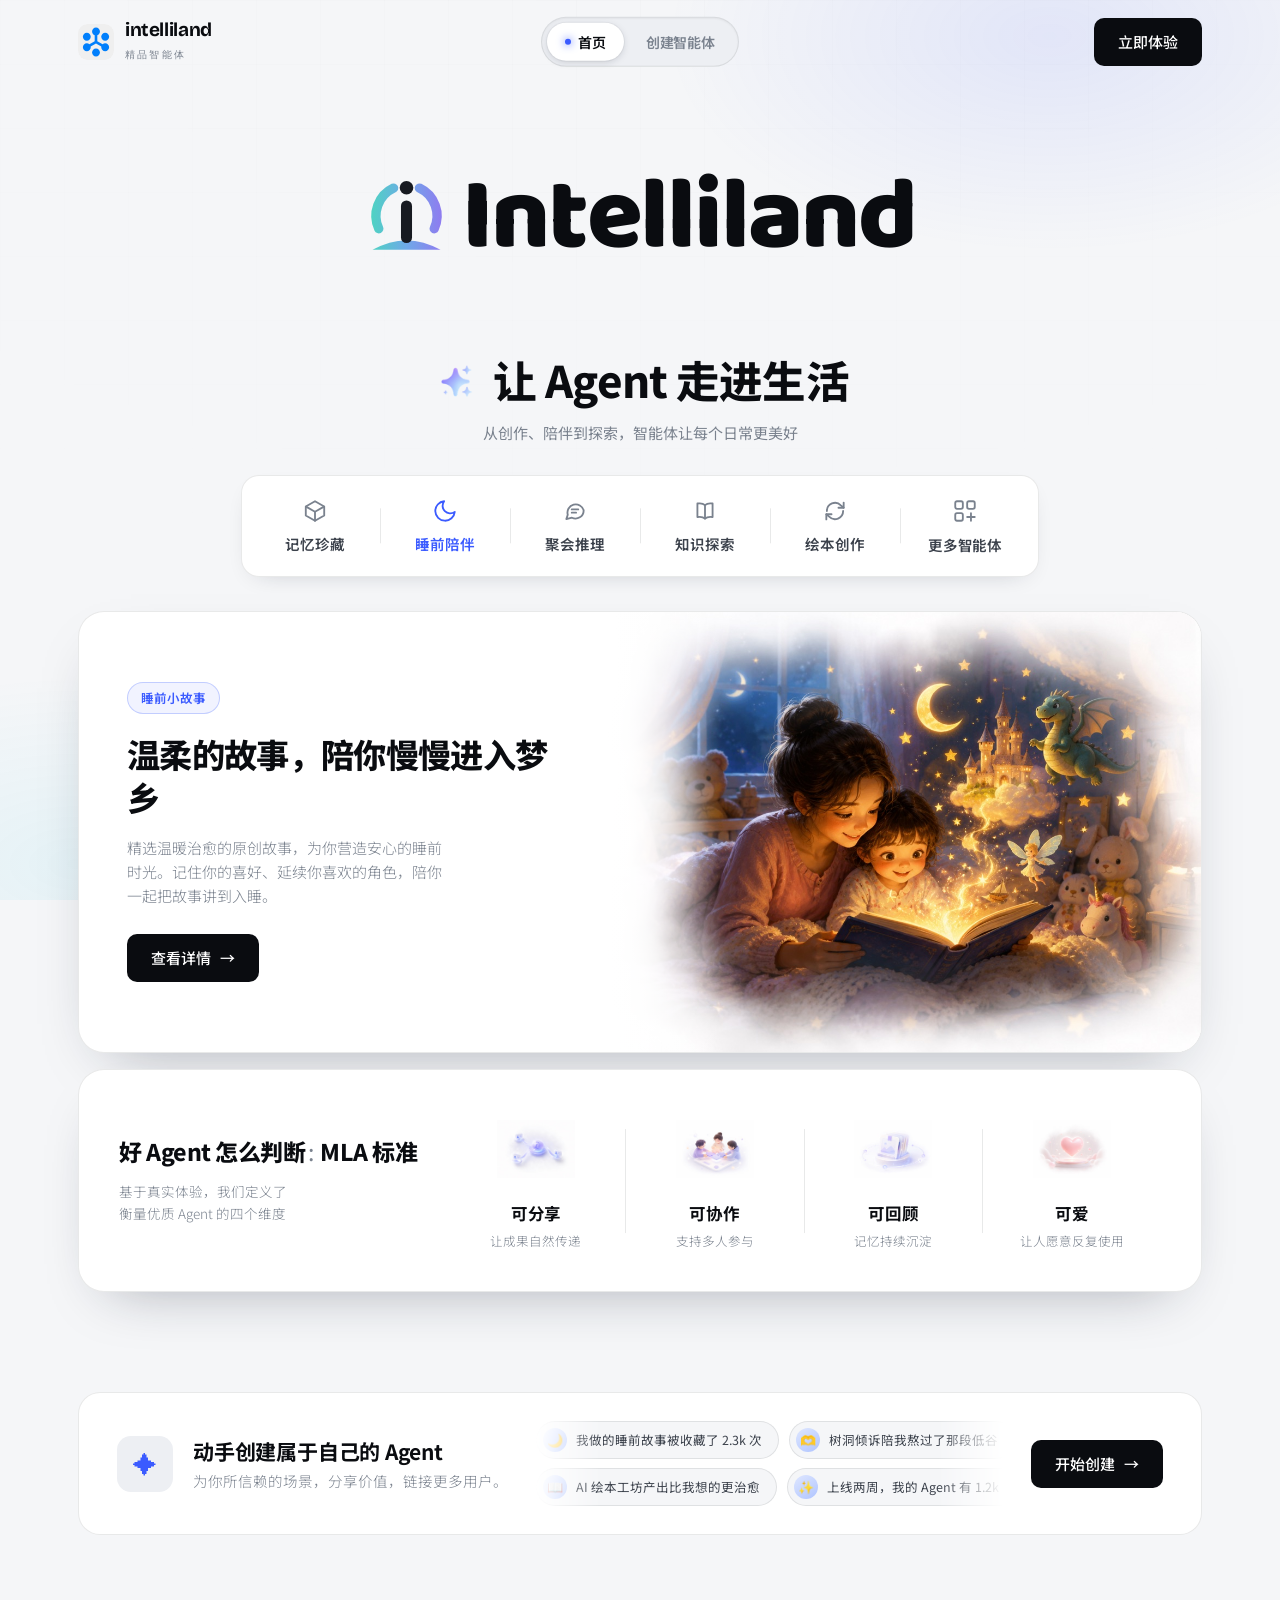
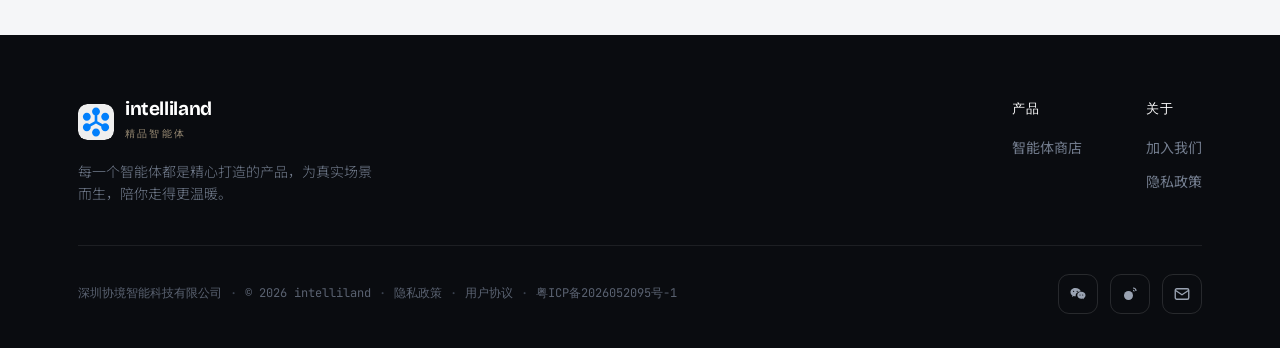
==== commit de7108f9: "fix: align header nav and merge creator sections" ====
--- a/index.html
+++ b/index.html
@@ -4,7 +4,7 @@
 <meta charset="UTF-8" />
 <meta name="viewport" content="width=device-width, initial-scale=1.0" />
 <title>intelliland · 精品智能体</title>
-<meta name="description" content="intelliland 精品智能体 —— 每一个智能体都是精心打造的产品，为真实场景而生，陪你走得更温暖。" />
+<meta name="description" content="intelliland 精品智能体，每一个智能体都是精心打造的产品，为真实场景而生，陪你走得更温暖。" />
 <link rel="preconnect" href="https://fonts.googleapis.com" />
 <link rel="preconnect" href="https://fonts.gstatic.com" crossorigin />
 <link href="https://fonts.googleapis.com/css2?family=Baloo+2:wght@700;800&family=Bricolage+Grotesque:opsz,wght@12..96,400;12..96,600;12..96,700;12..96,800&family=JetBrains+Mono:wght@400;500&family=Noto+Sans+SC:wght@300;400;500;700;900&display=swap" rel="stylesheet" />
@@ -88,7 +88,7 @@
   <div class="wrap">
     <div class="mla-band reveal">
       <div class="mla-head">
-        <h2>好 Agent 怎么判断 <span class="mla-dash">—</span> MLA 标准</h2>
+        <h2>好 Agent 怎么判断<span class="mla-dash">:</span> MLA 标准</h2>
         <p>基于真实体验，我们定义了衡量优质 Agent 的四个维度</p>
       </div>
       <div class="mla-items">
--- a/styles.css
+++ b/styles.css
@@ -53,13 +53,13 @@
 /* nav */
 header{position:sticky;top:0;z-index:50;transition:.4s}
 header.scrolled{backdrop-filter:blur(16px) saturate(140%);background:rgba(245,246,248,.7);box-shadow:0 1px 0 var(--line)}
-nav{display:flex;align-items:center;justify-content:space-between;padding:18px 0}
+nav{position:relative;display:flex;align-items:center;justify-content:space-between;padding:18px 0}
 .brand{display:flex;align-items:center;gap:11px}
 .logo{width:36px;height:36px;border-radius:9px;background:url("assets/logo.svg") center/cover no-repeat;flex:0 0 auto}
 .brand-txt b{font-family:var(--serif);font-weight:700;font-size:19px;letter-spacing:-.02em;display:block;line-height:1}
 .brand-txt span{font-family:var(--mono);font-size:10px;color:var(--muted);letter-spacing:.22em}
-/* segmented pill nav — a clear, tappable section switcher */
-.navlinks{display:inline-flex;align-items:center;gap:4px;background:var(--bg-2);border:1px solid var(--line);border-radius:100px;padding:5px;box-shadow:inset 0 1px 2px rgba(10,12,16,.05)}
+/* segmented pill nav: a clear, tappable section switcher */
+.navlinks{position:absolute;left:50%;top:50%;transform:translate(-50%,-50%);display:inline-flex;align-items:center;gap:4px;background:var(--bg-2);border:1px solid var(--line);border-radius:100px;padding:5px;box-shadow:inset 0 1px 2px rgba(10,12,16,.05)}
 .navlinks a{position:relative;display:inline-flex;align-items:center;gap:7px;padding:8px 18px;border-radius:100px;font-size:14px;font-weight:600;letter-spacing:-.01em;color:var(--muted);transition:color .25s,background .25s,box-shadow .3s cubic-bezier(.2,.7,.2,1),transform .2s}
 .navlinks a:hover{color:var(--ink);background:rgba(255,255,255,.62)}
 .navlinks a:active{transform:translateY(.5px)}
@@ -134,7 +134,7 @@
 @media(prefers-reduced-motion:reduce){.sc-text>*,.sc-visual img{transition:none}}
 .deco-stars{position:absolute;inset:0;background-image:radial-gradient(1px 1px at 20% 18%,#cfe0ff,transparent),radial-gradient(1px 1px at 70% 24%,#bfe9ff,transparent),radial-gradient(1.5px 1.5px at 45% 12%,#fff,transparent),radial-gradient(1px 1px at 84% 40%,#dce8ff,transparent);opacity:.7}
 .orb{position:absolute;left:50%;top:60%;transform:translateX(-50%);width:120px;height:120px;border-radius:50%;background:radial-gradient(circle at 38% 34%,#f2f8ff,#8fb4ff 42%,#3b5bff 74%,#1f37c0);box-shadow:0 0 64px 14px rgba(77,124,255,.55);z-index:1}
-/* scenes — cool slate / blue / teal / violet variants */
+/* scenes: cool slate / blue / teal / violet variants */
 .scene-night{background:radial-gradient(120% 80% at 50% 72%,#1b2740,#070a12)}
 .scene-game{background:radial-gradient(120% 90% at 50% 30%,#1f2c46,#080b14)}
 .scene-mem{background:radial-gradient(120% 90% at 60% 40%,#22293b,#080a11)}
@@ -143,7 +143,7 @@
 .scene-warm{background:radial-gradient(120% 90% at 40% 40%,#26243f,#0a0912)}
 .scene-leaf{background:radial-gradient(120% 90% at 55% 45%,#14313a,#070d11)}
 .scene-ink{background:radial-gradient(120% 90% at 50% 40%,#1d2740,#080b13)}
-/* MLA — 横向一体化 strip */
+/* MLA: 横向一体化 strip */
 #mla{padding:0}
 .mla-band{background:var(--paper);border:1px solid var(--line);border-radius:26px;box-shadow:var(--shadow);padding:32px 40px;display:grid;grid-template-columns:minmax(232px,1fr) 2.4fr;gap:30px;align-items:center}
 .mla-head h2{font-size:clamp(18px,1.9vw,23px);font-weight:800;letter-spacing:-.02em;line-height:1.3;white-space:nowrap}
@@ -160,7 +160,7 @@
 @media(max-width:1080px){.mla-band{grid-template-columns:1fr;gap:24px;padding:30px 28px}.mla-head h2{white-space:normal}.mla-head p{max-width:none}}
 
 /* categories */
-/* 分类选择器 —— 与首页场景 tab 统一的一体化格子风格 */
+/* 分类选择器: 与首页场景 tab 统一的一体化格子风格 */
 .cats-wrap{position:relative;width:fit-content;max-width:100%;margin:0 auto}
 .cats{display:flex;width:fit-content;max-width:100%;background:var(--paper);border:1px solid var(--line);border-radius:18px;box-shadow:var(--shadow-sm);padding:8px}
 .cat{position:relative;flex:0 0 auto;min-width:104px;display:flex;flex-direction:column;align-items:center;gap:9px;padding:14px 18px 12px;border-radius:12px;text-align:center;cursor:pointer;transition:color .25s,transform .2s}
@@ -193,7 +193,7 @@
 .cchip .cav{width:24px;height:24px;border-radius:50%;background:linear-gradient(145deg,#dfe7ff,#afc4ff);display:grid;place-items:center;font-size:13px;flex:0 0 auto;font-style:normal}
 @media(prefers-reduced-motion:reduce){.ctrack{animation:none}}
 
-/* big cta — sleek dark panel */
+/* big cta: sleek dark panel */
 .bigcta{position:relative;border-radius:var(--r-lg);overflow:hidden;padding:84px 56px;background:linear-gradient(120deg,#10131b 0%,#0a0c10 60%);box-shadow:var(--shadow);border:1px solid rgba(255,255,255,.06)}
 .bigcta::before{content:"";position:absolute;inset:0;background-image:linear-gradient(rgba(255,255,255,.03) 1px,transparent 1px),linear-gradient(90deg,rgba(255,255,255,.03) 1px,transparent 1px);background-size:48px 48px;mask-image:radial-gradient(80% 80% at 80% 10%,#000,transparent 70%)}
 .bigcta .glow{position:absolute;right:5%;top:50%;transform:translateY(-50%);width:300px;height:300px;background:url("assets/home/intelligent_agent_universe1.png") center/contain no-repeat;animation:float 6s ease-in-out infinite}
@@ -395,7 +395,8 @@
   .brandmark .bm-avatars{display:none}
   .bm-type{display:inline-block;min-width:4.05em;margin:0 .12em;text-align:left;white-space:nowrap;color:var(--ink);font-size:.92em;font-weight:700;letter-spacing:0}
   .bm-type::after{content:"";display:inline-block;width:.055em;height:.8em;vertical-align:-.04em;margin-left:.07em;border-radius:1px;background:var(--accent);animation:caret 1.05s step-end infinite}
-  .store-home-float{left:18px}
+  .sec-head h2{min-height:36px}
+  .store-home-float{position:relative;left:auto;top:auto;display:flex;width:max-content;margin:0 0 18px}
   .cats,.grid-agents{grid-template-columns:repeat(2,1fr)}
   .row-head{margin-bottom:24px}
   .row-head h2{font-size:28px}
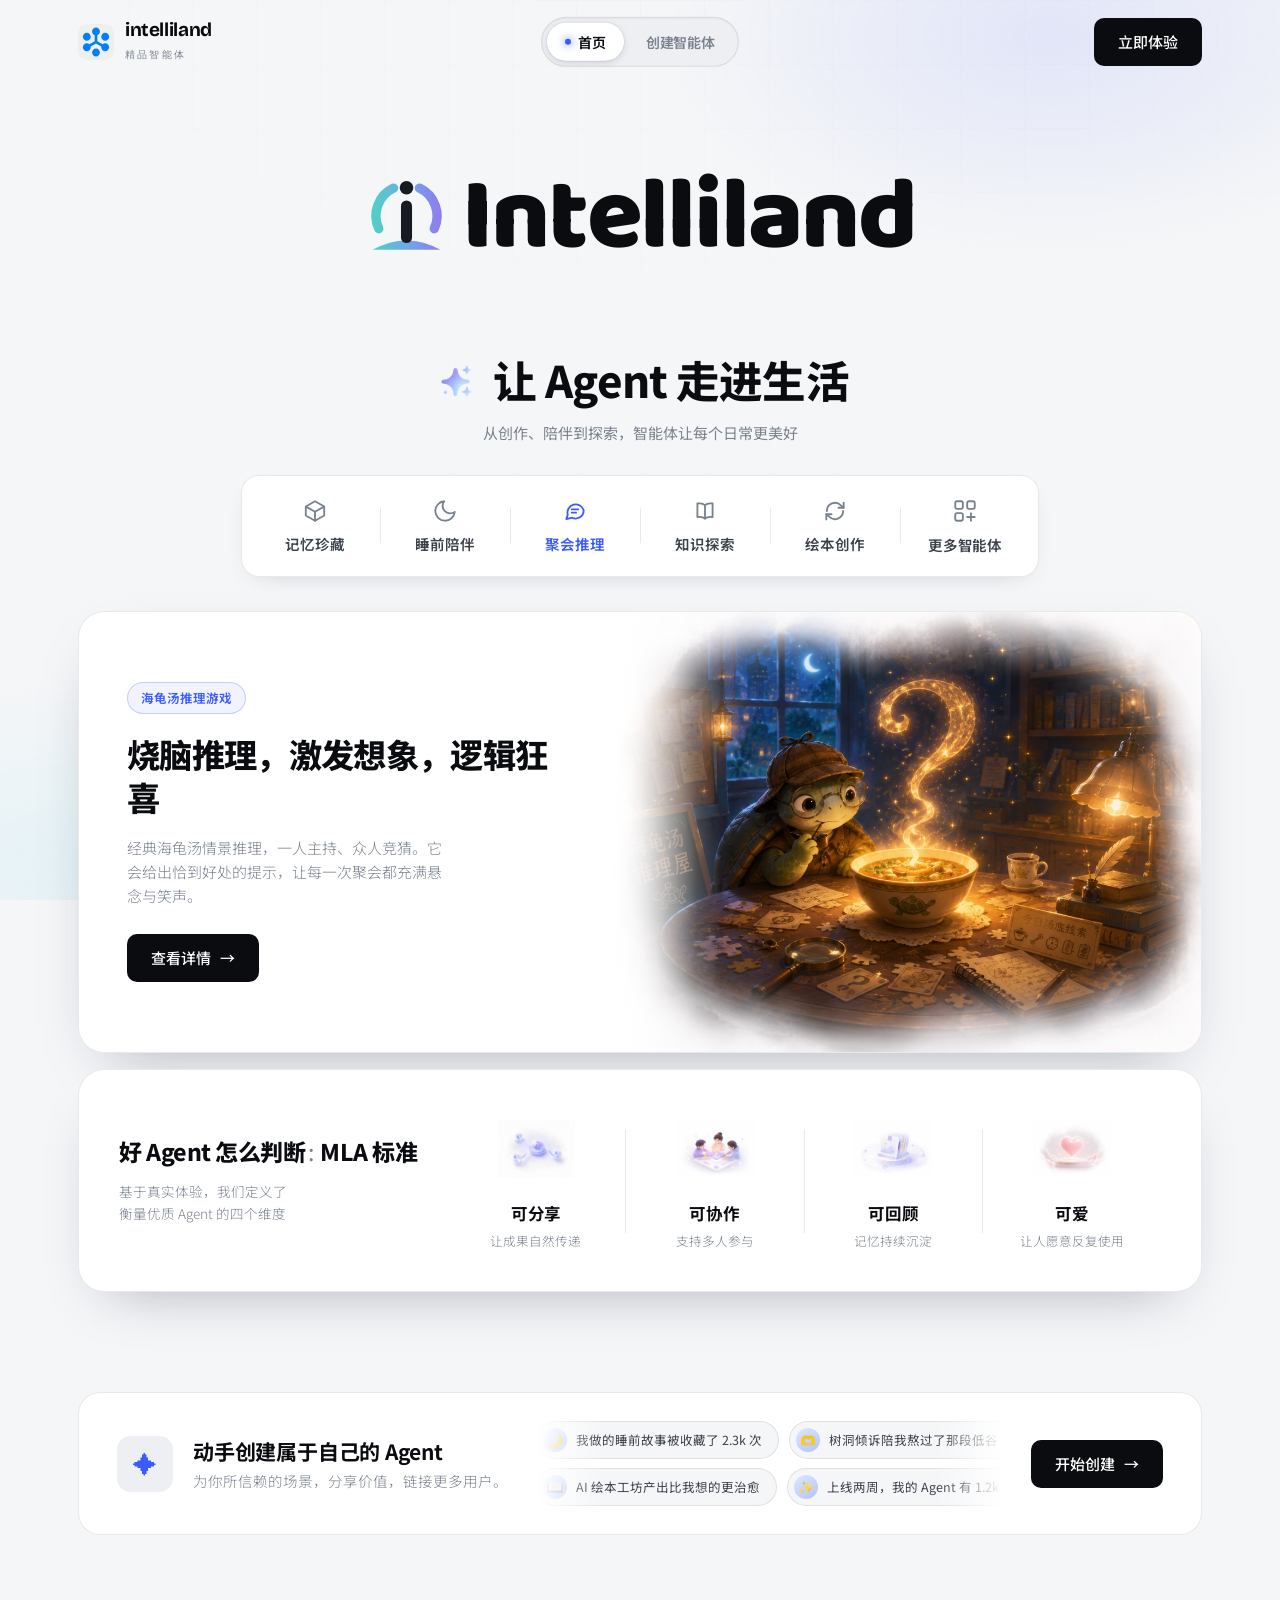
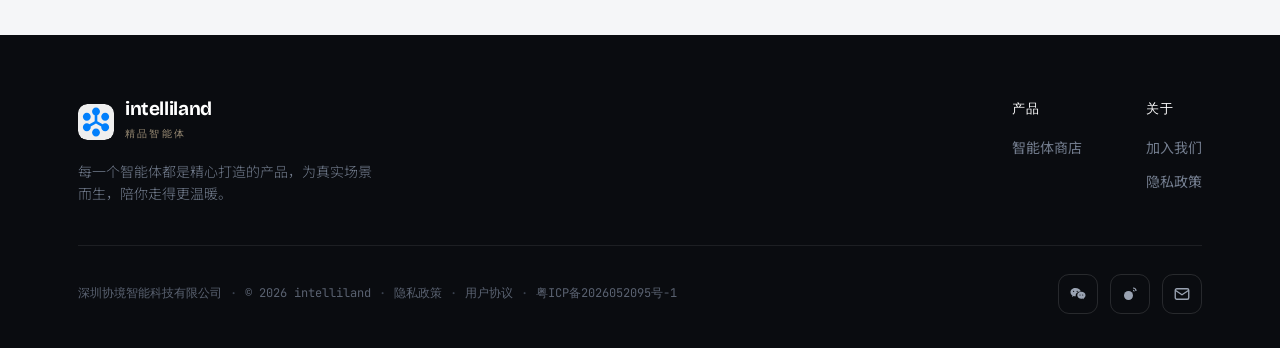
==== commit 4d4af382: "fix: align header CTAs and create page sizing" ====
--- a/index.html
+++ b/index.html
@@ -18,7 +18,7 @@
   <a href="index.html" onclick="toggleMenu()">首页</a>
   <a href="store.html" onclick="toggleMenu()">智能体商店</a>
   <a href="dev.html" onclick="toggleMenu()">创建智能体</a>
-  <a href="https://www.wuyong.me/app" style="color:var(--accent)">立即体验 →</a>
+  <a href="https://intelliland.cn/app" style="color:var(--accent)">立即体验 →</a>
 </div>
 
 <header id="hdr">
@@ -33,7 +33,7 @@
         <a href="dev.html">创建智能体</a>
       </div>
       <div class="nav-actions">
-        <a class="btn btn-dark" href="https://www.wuyong.me/app">立即体验</a>
+        <a class="btn btn-dark" href="https://intelliland.cn/app">立即体验</a>
         <button class="menu-btn" onclick="toggleMenu()">☰</button>
       </div>
     </nav>
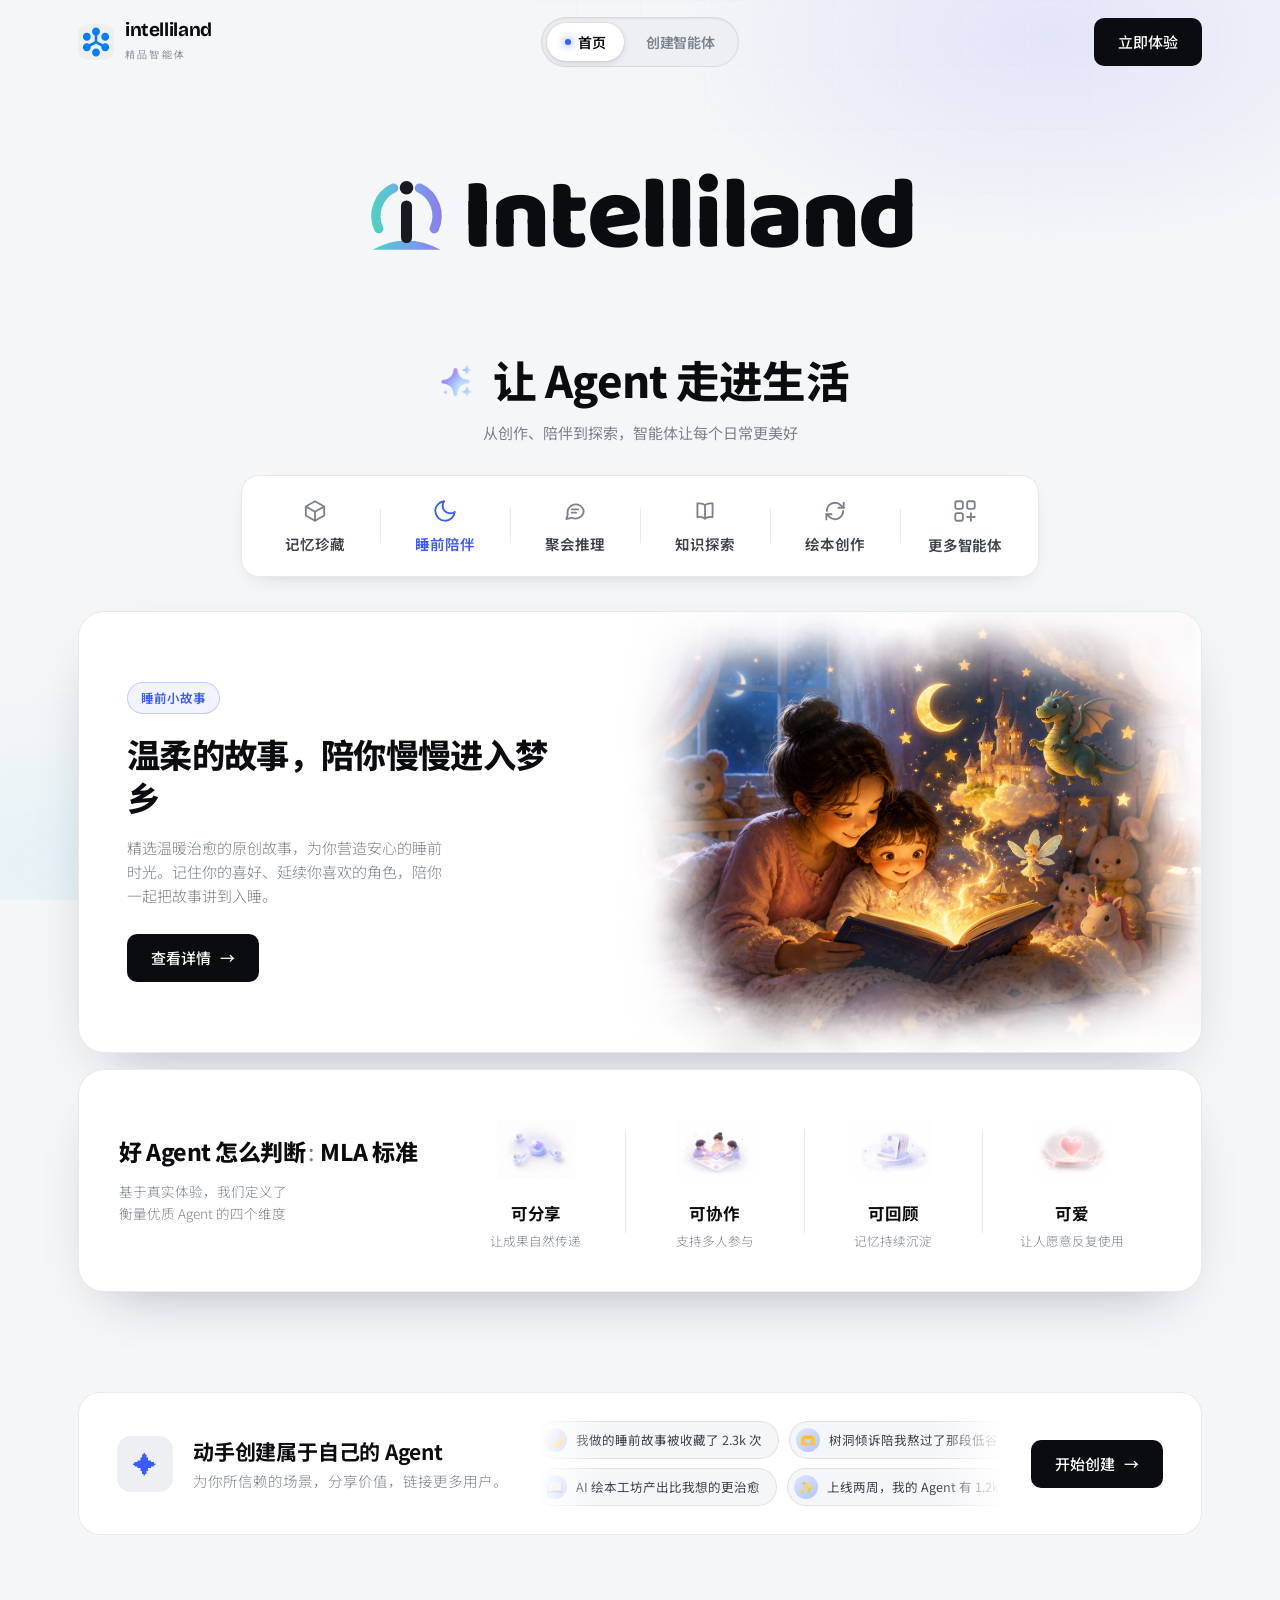
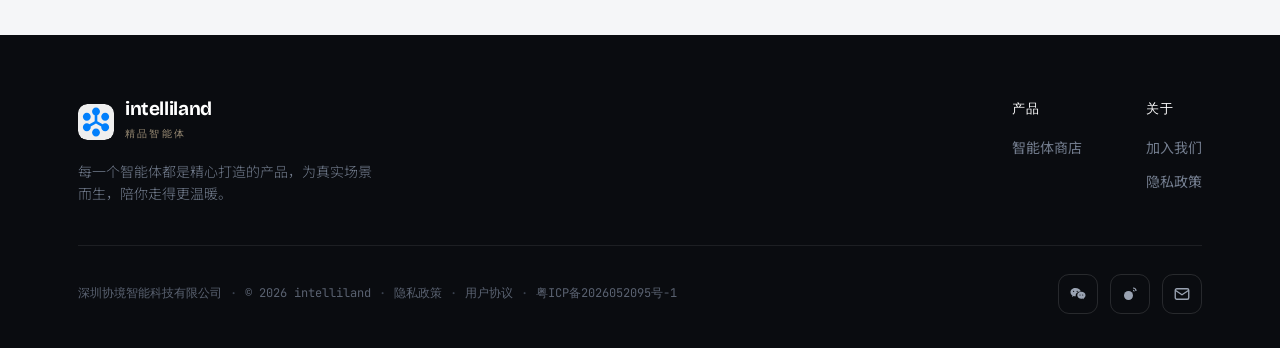
==== commit 6b7cdc3f: "feat: hover-switch carousels and merge platform capabilities into builder page - Merge 平台能力 into 创建智" ====
--- a/index.html
+++ b/index.html
@@ -13,51 +13,8 @@
 </head>
 <body>
 
-<div class="mobile-menu" id="mm">
-  <button class="mm-close" onclick="toggleMenu()">×</button>
-  <a href="index.html" onclick="toggleMenu()">首页</a>
-  <a href="store.html" onclick="toggleMenu()">智能体商店</a>
-  <a href="dev.html" onclick="toggleMenu()">创建智能体</a>
-  <a href="https://intelliland.cn/app" style="color:var(--accent)">立即体验 →</a>
-</div>
-
-<header id="hdr">
-  <div class="wrap">
-    <nav>
-      <a class="brand" href="index.html">
-        <span class="logo"></span>
-        <span class="brand-txt"><b>intelliland</b><span>精品智能体</span></span>
-      </a>
-      <div class="navlinks">
-        <a href="index.html" class="active">首页</a>
-        <a href="dev.html">创建智能体</a>
-      </div>
-      <div class="nav-actions">
-        <a class="btn btn-dark" href="https://intelliland.cn/app">立即体验</a>
-        <button class="menu-btn" onclick="toggleMenu()">☰</button>
-      </div>
-    </nav>
-  </div>
-</header>
-
-<!-- ============ HERO · 品牌字标 ============ -->
-<section class="hero-brand">
-  <div class="wrap">
-    <h1 class="brandmark reveal in" aria-label="Intelliland">
-      <img class="bm-mark" src="assets/intelliland-mark.svg" alt="" />
-      <span>Intelli</span>
-      <span class="bm-avatars" aria-hidden="true">
-        <i><img src="assets/avatars/bedtime.jpg" alt="" /></i>
-        <i><img src="assets/avatars/turtlesoup.jpg" alt="" /></i>
-        <i><img src="assets/avatars/memory.jpg" alt="" /></i>
-        <i><img src="assets/avatars/artisan.jpg" alt="" /></i>
-        <i><img src="assets/avatars/picturebook.jpg" alt="" /></i>
-      </span>
-      <span class="bm-type" aria-hidden="true"></span>
-      <span>land</span>
-    </h1>
-  </div>
-</section>
+<div data-site-header data-active="home"></div>
+<div data-intelliland-hero></div>
 
 <!-- ============ 场景切换 ============ -->
 <section class="scenes" id="scenes">
@@ -139,6 +96,7 @@
 
 <div id="footer"></div>
 
+<script src="components.js"></script>
 <script src="data.js"></script>
 <script>
 /* 场景切换：取 featured 智能体 */
@@ -161,7 +119,7 @@
 const scDesc = document.getElementById('scDesc');
 const scLink = document.getElementById('scLink');
 const scImg = document.getElementById('scImg');
-let cur = 0, auto = null, userTouched = false;
+let cur = 0, auto = null;
 
 SCENES.forEach((a, i) => {
   const b = document.createElement('button');
@@ -169,7 +127,9 @@
   b.className = 'scene-tab';
   b.setAttribute('role', 'tab');
   b.innerHTML = `<span class="st-ic"><svg viewBox="0 0 24 24" fill="none" stroke="currentColor" stroke-width="1.7" stroke-linecap="round" stroke-linejoin="round">${SCENE_ICONS[a.id]||''}</svg></span><span class="st-tx">${SCENE_TABS[a.id]||a.title}</span>`;
-  b.onclick = () => { userTouched = true; clearInterval(auto); if (i !== cur) show(i); };
+  const go = () => { clearInterval(auto); if (i !== cur) show(i); };
+  b.addEventListener('pointerenter', go);  // 鼠标移到 tab 即切换
+  b.addEventListener('click', go);          // 兼容点击/触屏
   tabsEl.appendChild(b);
   const pre = new Image(); pre.src = SCENE_IMGS[a.id] || a.img;
 });
@@ -209,11 +169,13 @@
   cardEl.classList.add('sc-out');
   setTimeout(() => { apply(SCENES[i]); cardEl.classList.remove('sc-out'); }, 240);
 }
+function restart(){ clearInterval(auto); auto = setInterval(() => show((cur + 1) % SCENES.length), 6000); }
 show(0, true);
-auto = setInterval(() => show((cur + 1) % SCENES.length), 6000);
-cardEl.addEventListener('mouseenter', () => clearInterval(auto));
-cardEl.addEventListener('mouseleave', () => {
-  if (!userTouched) auto = setInterval(() => show((cur + 1) % SCENES.length), 6000);
+restart();
+/* 指针在 tab 条或卡片上时暂停轮播，离开后恢复 */
+[tabsEl, cardEl].forEach(el => {
+  el.addEventListener('pointerenter', () => clearInterval(auto));
+  el.addEventListener('pointerleave', restart);
 });
 
 /* 创建横幅 · 悬浮评论弹幕 */
@@ -236,31 +198,6 @@
 const tB = document.getElementById('ctrackB');
 if (tA && tB){ tA.innerHTML = half + half; tB.innerHTML = a1 + a1; }
 
-/* 手机端品牌字标打字机：循环打出五个图标对应的场景名 */
-(function(){
-  const el = document.querySelector('.bm-type');
-  if (!el) return;
-  const WORDS = ['睡前陪伴','聚会推理','记忆珍藏','知识探索','绘本创作'];
-  const mq = window.matchMedia('(max-width:560px)');
-  let wi = 0, ci = 0, deleting = false, timer = null, running = false;
-  function tick(){
-    const w = WORDS[wi];
-    if (!deleting){
-      ci++; el.textContent = w.slice(0, ci);
-      if (ci >= w.length){ deleting = true; timer = setTimeout(tick, 1200); return; }
-      timer = setTimeout(tick, 140);
-    } else {
-      ci--; el.textContent = w.slice(0, ci);
-      if (ci <= 0){ deleting = false; wi = (wi + 1) % WORDS.length; timer = setTimeout(tick, 320); return; }
-      timer = setTimeout(tick, 70);
-    }
-  }
-  function start(){ if (running) return; running = true; wi = 0; ci = 0; deleting = false; tick(); }
-  function stop(){ running = false; clearTimeout(timer); timer = null; el.textContent = ''; }
-  function apply(){ mq.matches ? start() : stop(); }
-  mq.addEventListener ? mq.addEventListener('change', apply) : mq.addListener(apply);
-  apply();
-})();
 </script>
 <script src="footer.js"></script>
 <script src="app.js"></script>
--- a/styles.css
+++ b/styles.css
@@ -32,7 +32,7 @@
 body::after{content:"";position:fixed;inset:0;z-index:0;pointer-events:none;opacity:.5;
   background-image:linear-gradient(rgba(10,12,16,.022) 1px,transparent 1px),linear-gradient(90deg,rgba(10,12,16,.022) 1px,transparent 1px);
   background-size:64px 64px;mask-image:radial-gradient(120% 90% at 50% 0%,#000,transparent 80%)}
-.wrap{max-width:1180px;margin:0 auto;padding:0 28px;position:relative;z-index:1}
+.wrap{width:min(1180px,calc(100vw - 56px));max-width:none;margin-left:max(28px,calc((100vw - 1180px)/2));margin-right:auto;padding:0 28px;position:relative;z-index:1}
 a{color:inherit;text-decoration:none}
 img{max-width:100%;display:block}
 section{position:relative;z-index:1}
@@ -53,19 +53,20 @@
 /* nav */
 header{position:sticky;top:0;z-index:50;transition:.4s}
 header.scrolled{backdrop-filter:blur(16px) saturate(140%);background:rgba(245,246,248,.7);box-shadow:0 1px 0 var(--line)}
-nav{position:relative;display:flex;align-items:center;justify-content:space-between;padding:18px 0}
-.brand{display:flex;align-items:center;gap:11px}
+nav{position:relative;display:grid;grid-template-columns:minmax(0,1fr) auto minmax(0,1fr);align-items:center;height:84px;padding:0}
+.brand{grid-column:1;justify-self:start;display:flex;align-items:center;gap:11px}
 .logo{width:36px;height:36px;border-radius:9px;background:url("assets/logo.svg") center/cover no-repeat;flex:0 0 auto}
 .brand-txt b{font-family:var(--serif);font-weight:700;font-size:19px;letter-spacing:-.02em;display:block;line-height:1}
 .brand-txt span{font-family:var(--mono);font-size:10px;color:var(--muted);letter-spacing:.22em}
 /* segmented pill nav: a clear, tappable section switcher */
-.navlinks{position:absolute;left:50%;top:50%;transform:translate(-50%,-50%);display:inline-flex;align-items:center;gap:4px;background:var(--bg-2);border:1px solid var(--line);border-radius:100px;padding:5px;box-shadow:inset 0 1px 2px rgba(10,12,16,.05)}
+.navlinks{grid-column:2;justify-self:center;display:inline-flex;align-items:center;gap:4px;background:var(--bg-2);border:1px solid var(--line);border-radius:100px;padding:5px;box-shadow:inset 0 1px 2px rgba(10,12,16,.05)}
+.nav-slot{grid-column:2;justify-self:center;width:0;height:1px;overflow:hidden;pointer-events:none}
 .navlinks a{position:relative;display:inline-flex;align-items:center;gap:7px;padding:8px 18px;border-radius:100px;font-size:14px;font-weight:600;letter-spacing:-.01em;color:var(--muted);transition:color .25s,background .25s,box-shadow .3s cubic-bezier(.2,.7,.2,1),transform .2s}
 .navlinks a:hover{color:var(--ink);background:rgba(255,255,255,.62)}
 .navlinks a:active{transform:translateY(.5px)}
 .navlinks a.active{color:var(--ink);background:var(--paper);box-shadow:0 2px 9px -2px rgba(20,28,48,.22),0 0 0 1px rgba(10,12,16,.04)}
 .navlinks a.active::before{content:"";width:6px;height:6px;border-radius:50%;background:var(--accent);box-shadow:0 0 8px var(--accent);flex:0 0 auto;animation:pulse 2.4s infinite}
-.nav-actions{display:flex;gap:12px;align-items:center}
+.nav-actions{grid-column:3;justify-self:end;display:flex;gap:12px;align-items:center}
 .menu-btn{display:none}
 
 /* section heads */
@@ -335,8 +336,8 @@
 .reveal[data-d="4"]{transition-delay:.28s}
 
 /* mobile menu */
-.mobile-menu{position:fixed;inset:0;z-index:100;background:var(--bg);transform:translateY(-100%);transition:.5s cubic-bezier(.7,0,.3,1);display:flex;flex-direction:column;padding:90px 28px;gap:8px}
-.mobile-menu.open{transform:none}
+.mobile-menu{position:fixed;inset:0;z-index:100;background:var(--bg);transform:translateY(-100%);opacity:0;visibility:hidden;pointer-events:none;transition:transform .5s cubic-bezier(.7,0,.3,1),opacity .25s ease,visibility 0s linear .5s;display:flex;flex-direction:column;padding:90px 28px;gap:8px}
+.mobile-menu.open{transform:none;opacity:1;visibility:visible;pointer-events:auto;transition:transform .5s cubic-bezier(.7,0,.3,1),opacity .25s ease,visibility 0s}
 .mobile-menu a{font-size:27px;font-weight:700;letter-spacing:-.02em;padding:14px 0;border-bottom:1px solid var(--line)}
 .mm-close{position:absolute;top:24px;right:24px;font-size:30px;cursor:pointer;background:none;border:none}
 
@@ -389,7 +390,7 @@
   .create-stream{display:none}
 }
 @media(max-width:560px){
-  .wrap{padding:0 18px}
+  .wrap{width:calc(100vw - 36px);margin-left:18px;padding:0 18px}
   /* 品牌字标：头像 → 打字机 */
   .brandmark{font-size:clamp(24px,6.6vw,38px)}
   .brandmark .bm-avatars{display:none}
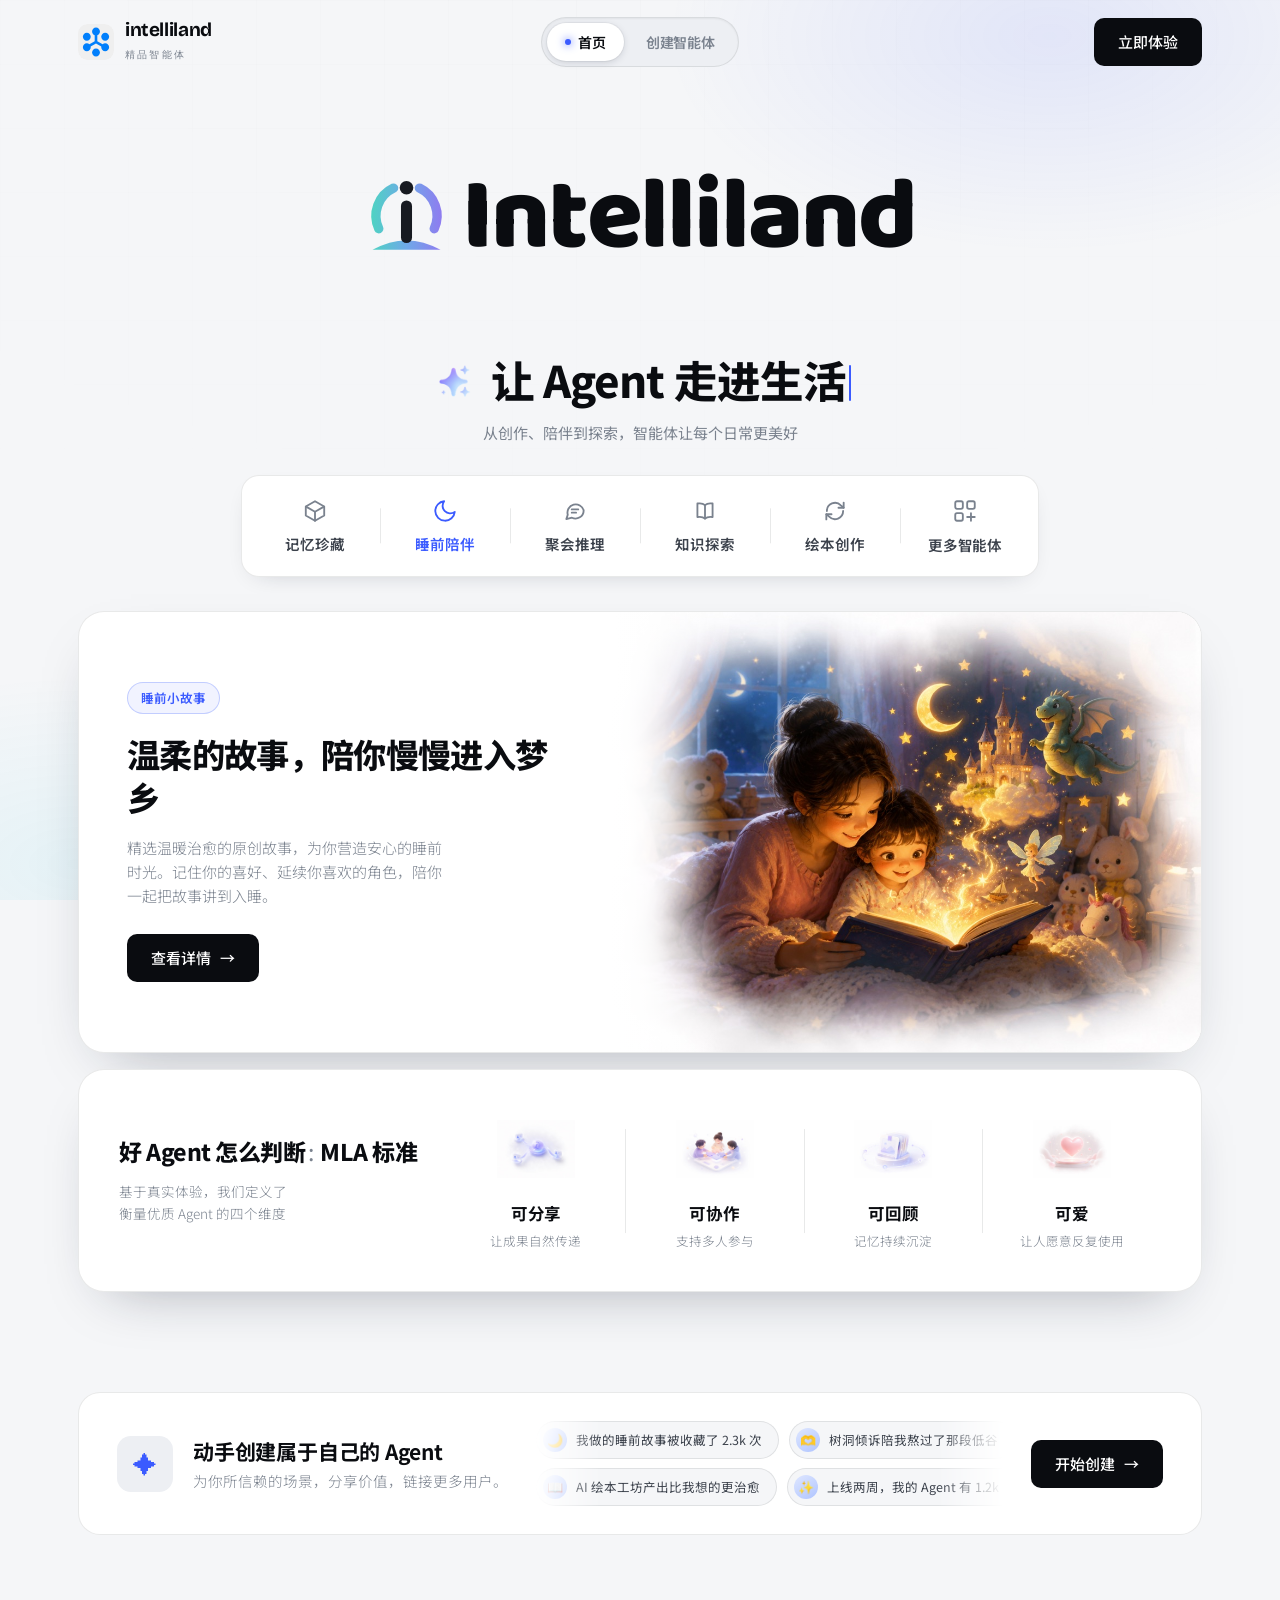
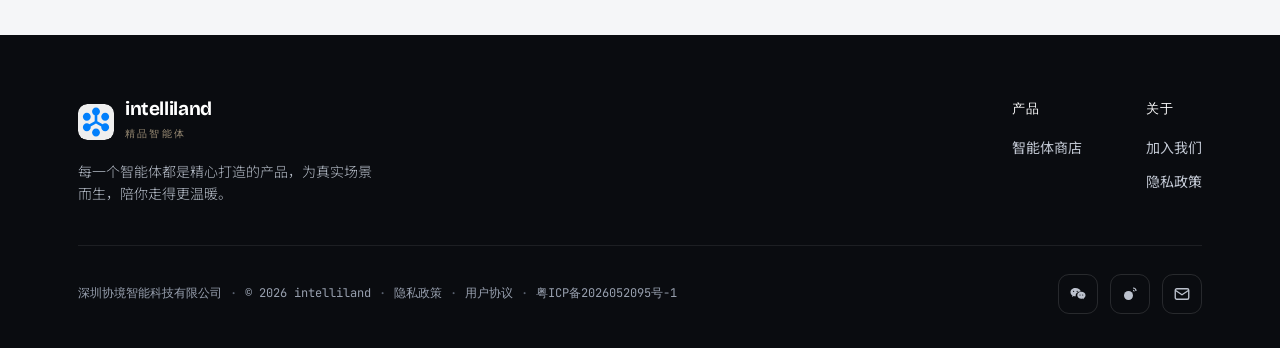
==== commit 9b140a86: "feat: typewriter effect for section headings Co-Authored-By: Claude Fable 5 <noreply@anthropic.com>" ====
--- a/index.html
+++ b/index.html
@@ -20,7 +20,7 @@
 <section class="scenes" id="scenes">
   <div class="wrap">
     <div class="sec-head reveal" style="margin-bottom:30px">
-      <h2><img class="sec-star" src="assets/sparkle.png" alt="" aria-hidden="true">让 Agent 走进生活</h2>
+      <h2 data-typewriter aria-label="让 Agent 走进生活"><img class="sec-star" src="assets/sparkle.png" alt="" aria-hidden="true"><span class="tw-text">让 Agent 走进生活</span><span class="tw-caret" aria-hidden="true"></span></h2>
       <p class="sub">从创作、陪伴到探索，智能体让每个日常更美好</p>
     </div>
     <div class="scene-tabs-wrap reveal" data-d="1">
--- a/styles.css
+++ b/styles.css
@@ -312,20 +312,27 @@
 .f-top{display:flex;justify-content:space-between;gap:40px;flex-wrap:wrap;padding-bottom:40px;border-bottom:1px solid rgba(255,255,255,.08)}
 .f-brand{max-width:300px}
 .f-brand .brand-txt b{color:#fff}
-.f-brand p{margin-top:16px;font-size:14px;color:#737d8e;font-weight:300}
+.f-brand p{margin-top:16px;font-size:14px;color:#b7bec9;font-weight:300}
 .f-cols{display:flex;gap:64px;flex-wrap:wrap}
 .f-col h4{color:#fff;font-size:13px;margin-bottom:16px;font-weight:500;font-family:var(--mono);letter-spacing:.08em;text-transform:uppercase}
-.f-col a{display:block;font-size:14px;color:#737d8e;margin-bottom:11px;transition:.25s}
+.f-col a{display:block;font-size:14px;color:#c2c8d3;margin-bottom:11px;transition:.25s}
 .f-col a:hover{color:var(--glow-soft);transform:translateX(3px)}
 .f-bottom{display:flex;justify-content:space-between;align-items:center;padding-top:28px;flex-wrap:wrap;gap:16px}
-.f-bottom p{font-family:var(--mono);font-size:12px;color:#5a6271}
+.f-bottom p{font-family:var(--mono);font-size:12px;color:#98a0af}
 .f-legal{display:inline-flex;flex-wrap:wrap;align-items:center;gap:8px}
-.f-legal a{color:#5a6271;transition:.25s}
-.f-legal a:hover{color:#9aa3b2}
-.f-legal .sep{color:#3a414e}
+.f-legal a{color:#98a0af;transition:.25s}
+.f-legal a:hover{color:#e2e6ec}
+.f-legal .sep{color:#59616f}
 .socials{display:flex;gap:12px}
-.socials a{width:40px;height:40px;border-radius:11px;border:1px solid rgba(255,255,255,.12);display:grid;place-items:center;transition:.3s;color:#9aa3b2}
+.socials a{width:40px;height:40px;border-radius:11px;border:1px solid rgba(255,255,255,.12);display:grid;place-items:center;transition:.3s;color:#bcc2cd}
 .socials a:hover{background:var(--accent);color:#fff;border-color:var(--accent);transform:translateY(-3px)}
+
+/* 标题打字机光标 */
+.tw-text{white-space:pre}
+.tw-caret{display:inline-block;width:.055em;height:.82em;margin-left:.06em;vertical-align:-.06em;border-radius:2px;background:var(--accent);opacity:0}
+.tw-run .tw-caret{opacity:1;animation:twCaret 1.05s step-end infinite}
+@keyframes twCaret{0%,100%{opacity:1}50%{opacity:0}}
+@media(prefers-reduced-motion:reduce){.tw-caret{display:none}}
 
 /* reveal */
 .reveal{opacity:0;transform:translateY(26px);transition:.7s cubic-bezier(.2,.7,.2,1)}
